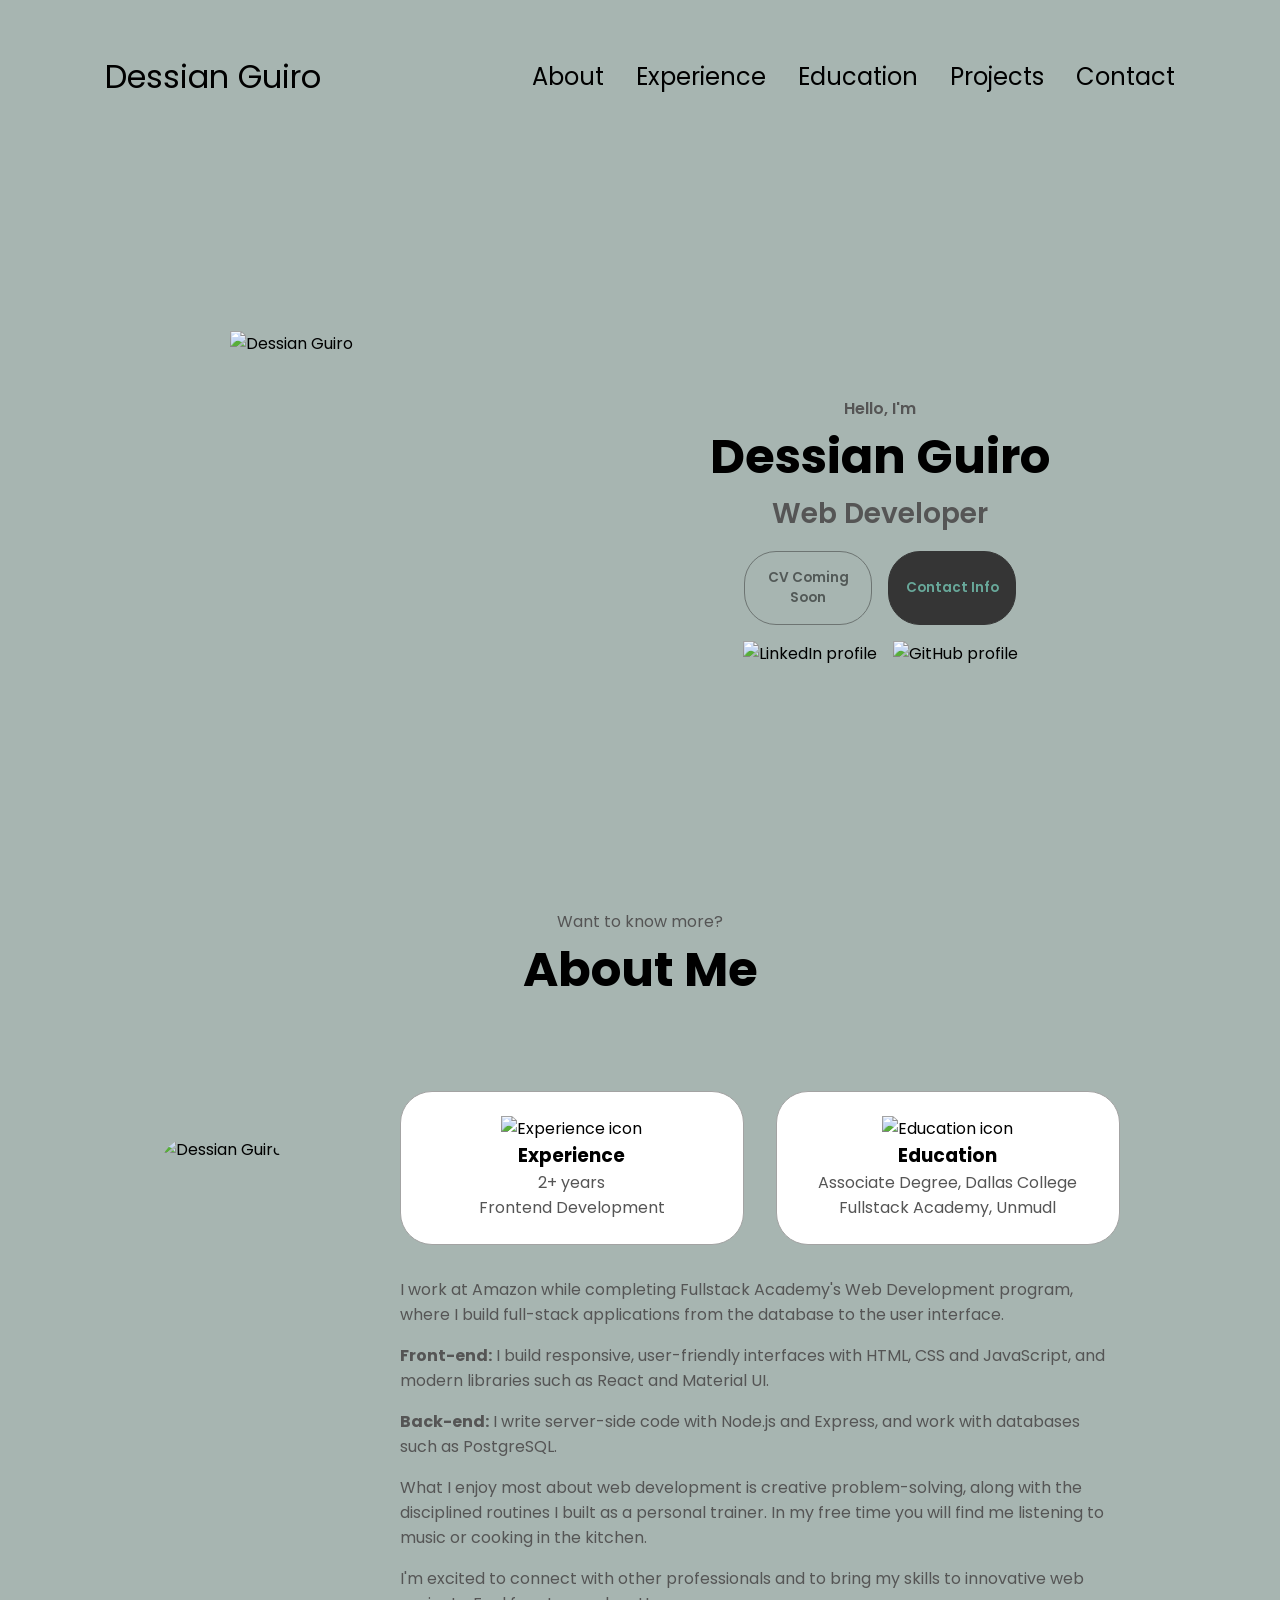
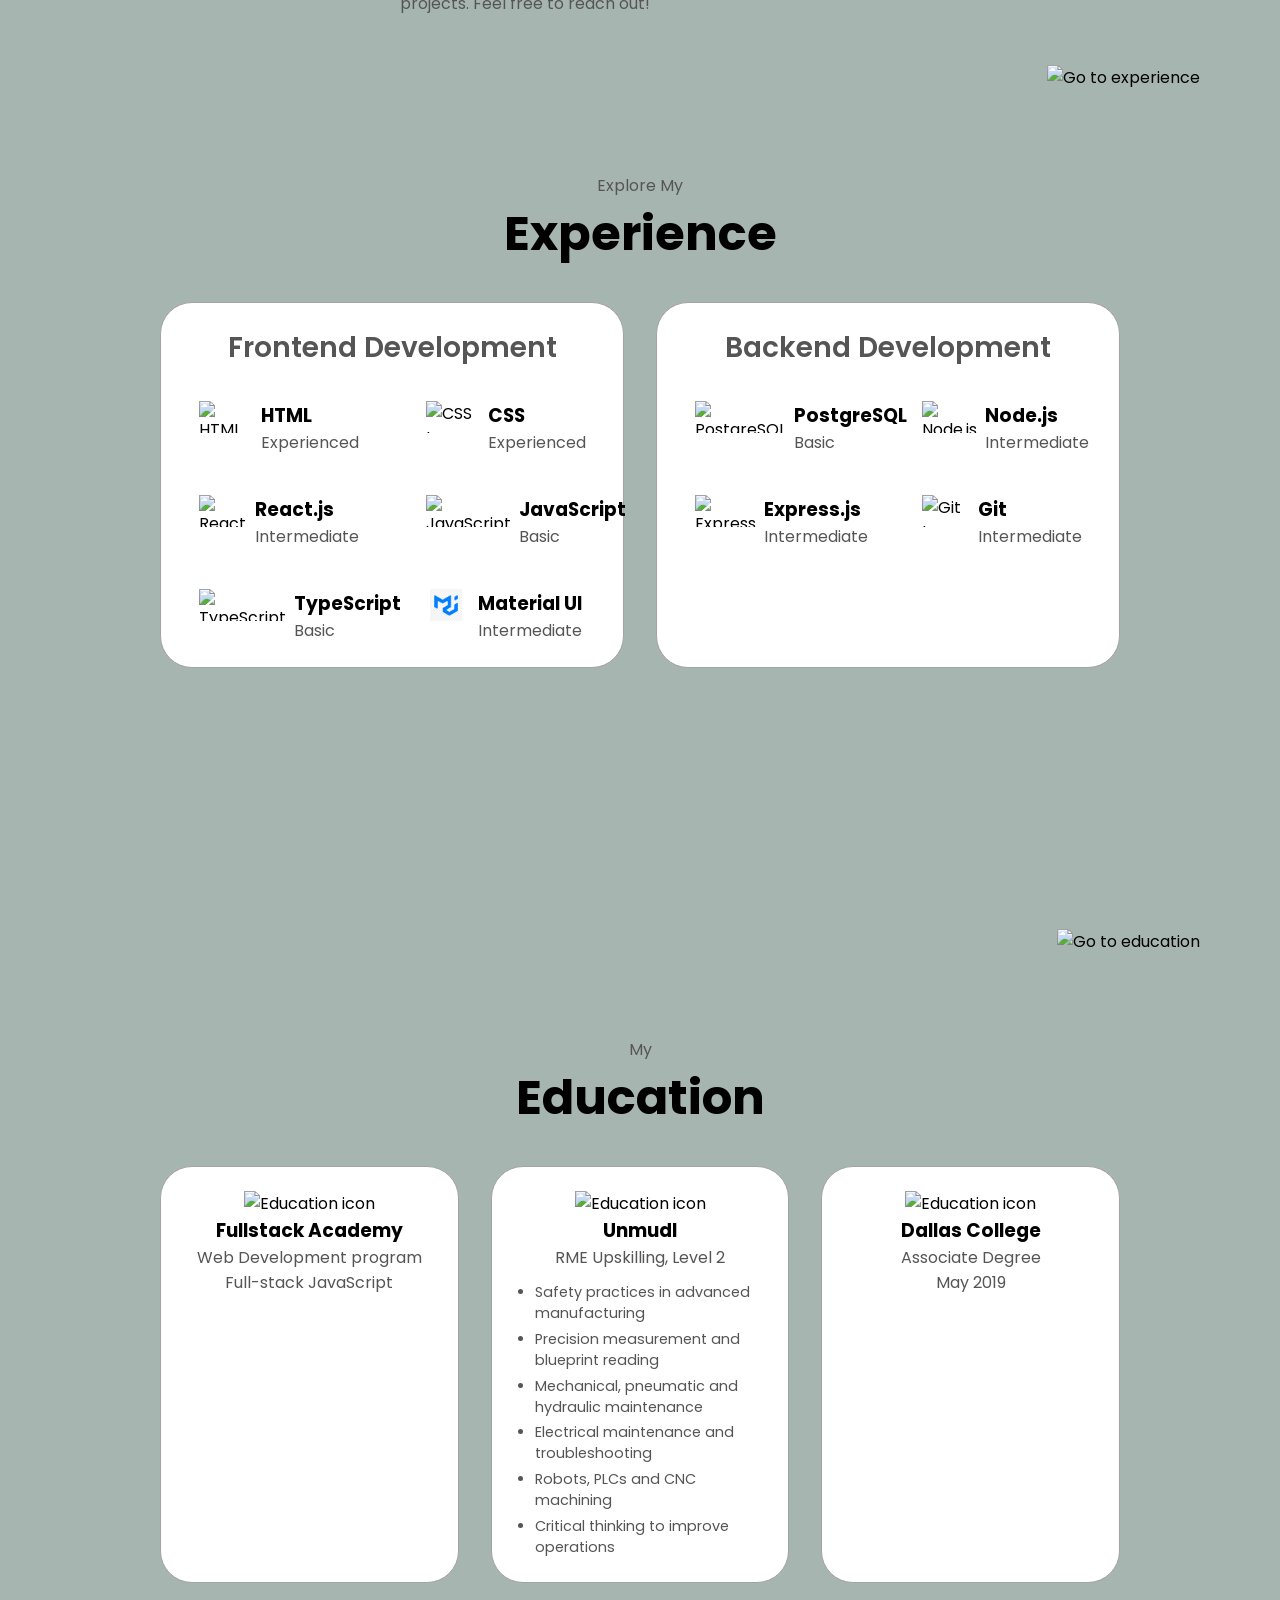
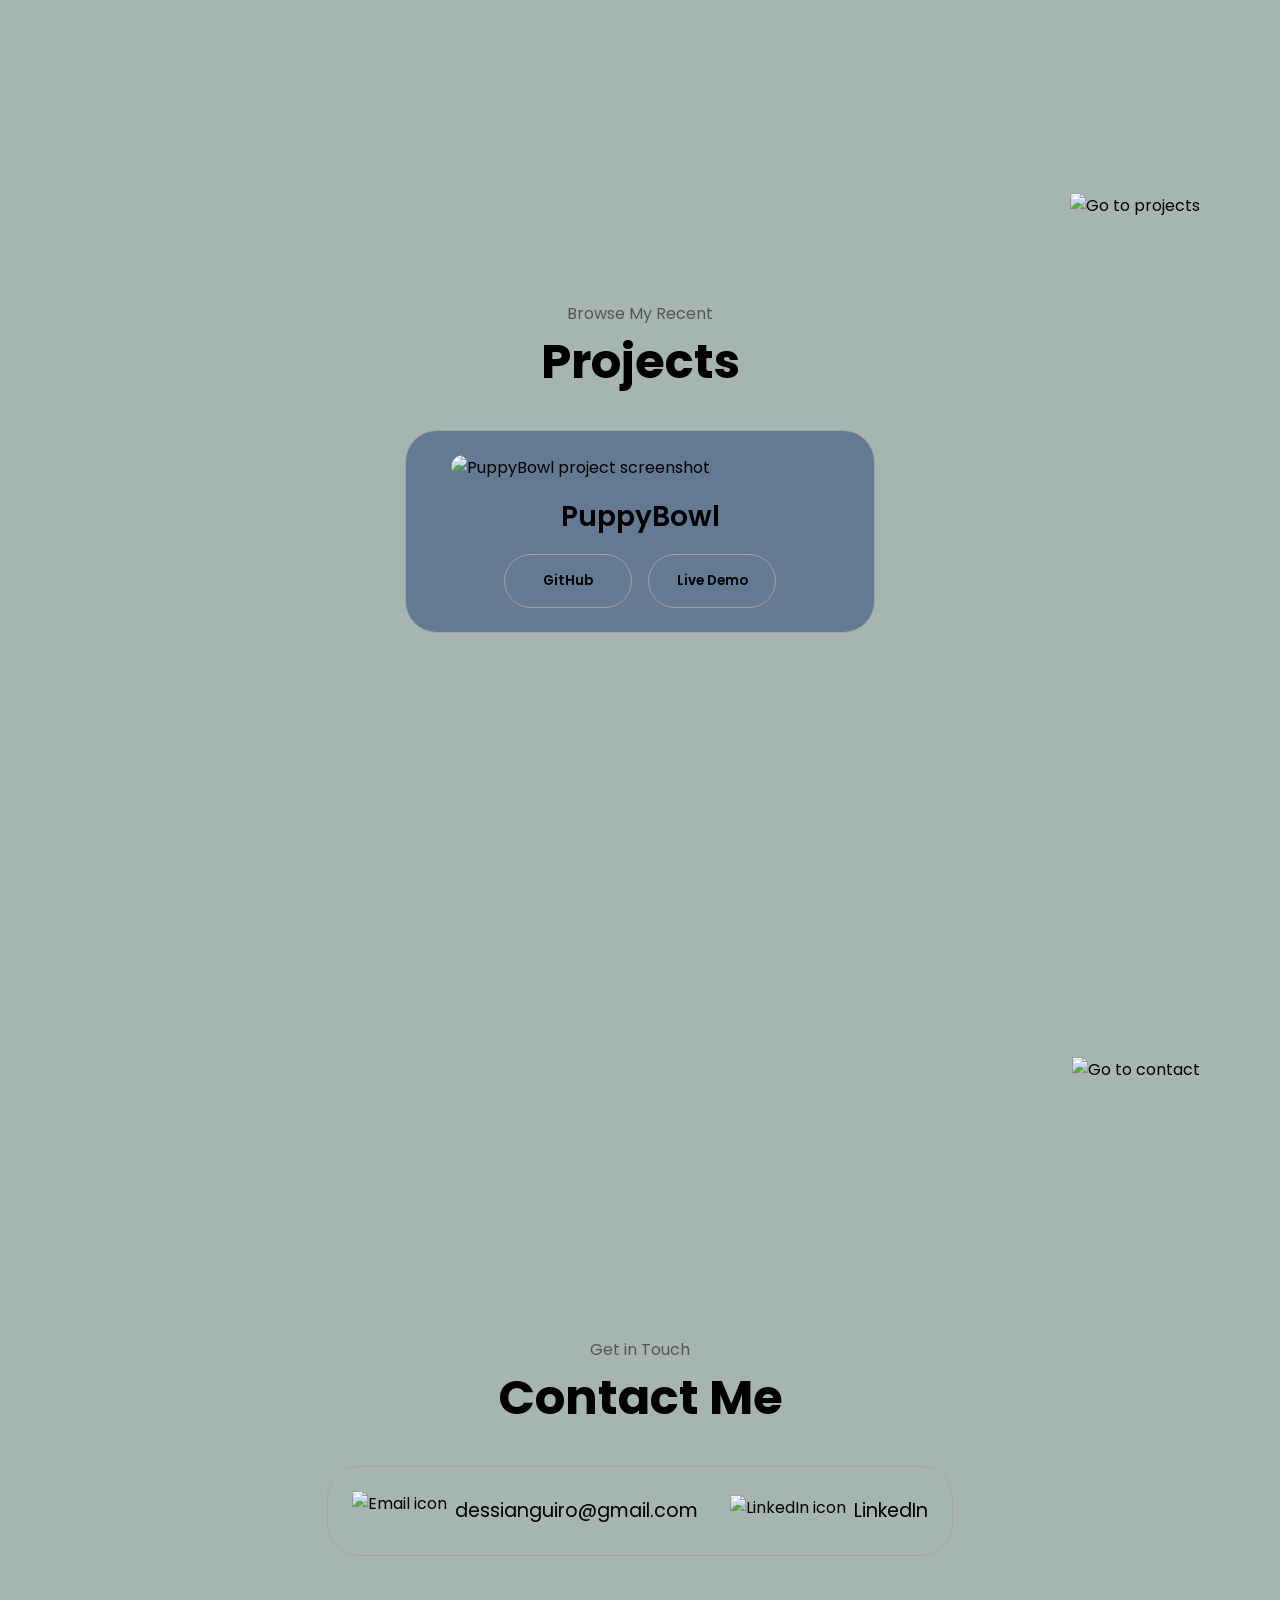
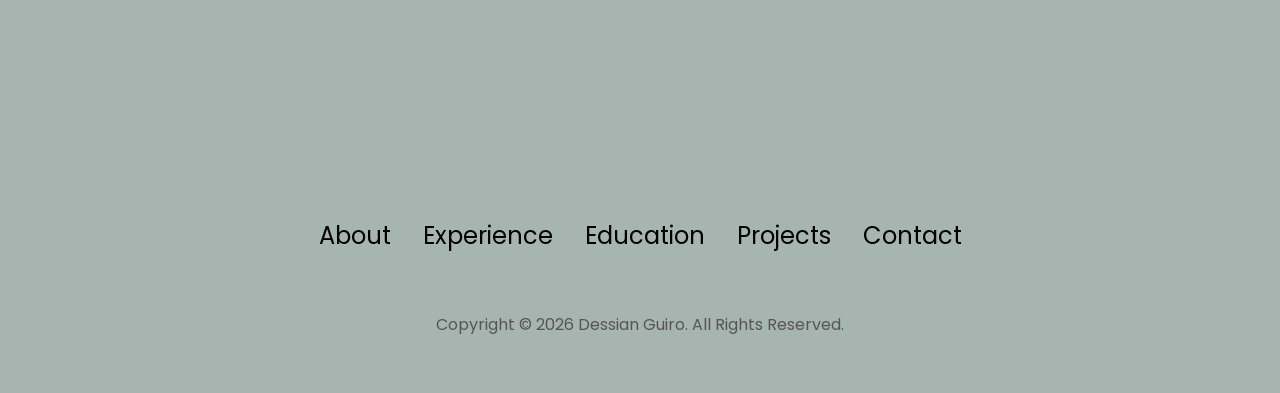
==== index.html @ b9a10650 "Fix broken links, refresh content, add Education section - Point GitHub and LinkedIn links to the re" ====
<!DOCTYPE html>
<html lang="en">
  <head>
    <meta charset="UTF-8" />
    <meta http-equiv="X-UA-Compatible" content="IE=edge" />
    <meta name="viewport" content="width=device-width, initial-scale=1.0" />
    <title>Dessian Guiro | Web Developer</title>
    <meta
      name="description"
      content="Portfolio of Dessian Guiro, full-stack web developer (React, Node.js, Express, PostgreSQL)."
    />
    <meta property="og:title" content="Dessian Guiro | Web Developer" />
    <meta
      property="og:description"
      content="Full-stack web developer. Projects, skills and contact."
    />
    <meta property="og:image" content="./assets/profil.jpeg" />
    <meta property="og:type" content="website" />
    <link rel="icon" href="./assets/profil.jpeg" />
    <link rel="stylesheet" href="index.css" />
    <link rel="stylesheet" href="mediaqueries.css" />
  </head>
  <body>
    <nav id="desktop-nav">
      <div class="logo">Dessian Guiro</div>
      <div>
        <ul class="nav-links">
          <li><a href="#about">About</a></li>
          <li><a href="#experience">Experience</a></li>
          <li><a href="#education">Education</a></li>
          <li><a href="#projects">Projects</a></li>
          <li><a href="#contact">Contact</a></li>
        </ul>
      </div>
    </nav>
    <nav id="hamburger-nav">
      <div class="logo">Dessian Guiro</div>
      <div class="hamburger-menu">
        <div class="hamburger-icon" onclick="toggleMenu()">
          <span></span>
          <span></span>
          <span></span>
        </div>
        <ul class="menu-links">
          <li><a href="#about" onclick="toggleMenu()">About</a></li>
          <li><a href="#experience" onclick="toggleMenu()">Experience</a></li>
          <li><a href="#education" onclick="toggleMenu()">Education</a></li>
          <li><a href="#projects" onclick="toggleMenu()">Projects</a></li>
          <li><a href="#contact" onclick="toggleMenu()">Contact</a></li>
        </ul>
      </div>
    </nav>
    <section id="profile">
      <div class="section__pic-container">
        <img src="./assets/profil.jpeg" alt="Dessian Guiro" />
      </div>
      <div class="section__text">
        <p class="section__text__p1">Hello, I'm</p>
        <h1 class="title">Dessian Guiro</h1>
        <p class="section__text__p2">Web Developer</p>
        <div class="btn-container">
          <span class="btn btn-color-2 btn-disabled" aria-disabled="true">
            CV Coming Soon
          </span>
          <a class="btn btn-color-1" href="#contact">Contact Info</a>
        </div>
        <div id="socials-container">
          <a
            href="https://www.linkedin.com/in/dessianmaximeguiro/"
            target="_blank"
            rel="noopener"
          >
            <img src="./assets/linkedin.png" alt="LinkedIn profile" class="icon" />
          </a>
          <a href="https://github.com/Dessian-G" target="_blank" rel="noopener">
            <img src="./assets/github.png" alt="GitHub profile" class="icon" />
          </a>
        </div>
      </div>
    </section>
    <section id="about">
      <p class="section__text__p1">Want to know more?</p>
      <h1 class="title">About Me</h1>
      <div class="section-container">
        <div class="section__pic-container">
          <img
            src="./assets/profil.jpeg"
            alt="Dessian Guiro"
            class="about-pic"
          />
        </div>
        <div class="about-details-container">
          <div class="about-containers">
            <div class="details-container">
              <img
                src="./assets/experience.png"
                alt="Experience icon"
                class="icon"
              />
              <h3>Experience</h3>
              <p>2+ years <br />Frontend Development</p>
            </div>
            <div class="details-container">
              <img
                src="./assets/education.logo.webp"
                alt="Education icon"
                class="icon"
              />
              <h3>Education</h3>
              <p>Associate Degree, Dallas College <br />Fullstack Academy, Unmudl</p>
            </div>
          </div>
          <div class="text-container">
            <p>
              I work at Amazon while completing Fullstack Academy's Web
              Development program, where I build full-stack applications from
              the database to the user interface.
            </p>
            <p>
              <strong>Front-end:</strong> I build responsive, user-friendly
              interfaces with HTML, CSS and JavaScript, and modern libraries
              such as React and Material UI.
            </p>
            <p>
              <strong>Back-end:</strong> I write server-side code with Node.js
              and Express, and work with databases such as PostgreSQL.
            </p>
            <p>
              What I enjoy most about web development is creative
              problem-solving, along with the disciplined routines I built as a
              personal trainer. In my free time you will find me listening to
              music or cooking in the kitchen.
            </p>
            <p>
              I'm excited to connect with other professionals and to bring my
              skills to innovative web projects. Feel free to reach out!
            </p>
          </div>
        </div>
      </div>
      <a href="#experience" class="arrow-link">
        <img src="./assets/arrow.png" alt="Go to experience" class="icon arrow" />
      </a>
    </section>
    <section id="experience">
      <p class="section__text__p1">Explore My</p>
      <h1 class="title">Experience</h1>
      <div class="experience-details-container">
        <div class="about-containers">
          <div class="details-container">
            <h2 class="experience-sub-title">Frontend Development</h2>
            <div class="article-container">
              <article>
                <img src="./assets/html.jpg" alt="HTML logo" class="icon" />
                <div>
                  <h3>HTML</h3>
                  <p>Experienced</p>
                </div>
              </article>
              <article>
                <img src="./assets/css.png" alt="CSS logo" class="icon" />
                <div>
                  <h3>CSS</h3>
                  <p>Experienced</p>
                </div>
              </article>
              <article>
                <img
                  src="./assets/react-logo-1.png"
                  alt="React logo"
                  class="icon"
                />
                <div>
                  <h3>React.js</h3>
                  <p>Intermediate</p>
                </div>
              </article>
              <article>
                <img
                  src="./assets/JavaScript-logo.png"
                  alt="JavaScript logo"
                  class="icon"
                />
                <div>
                  <h3>JavaScript</h3>
                  <p>Basic</p>
                </div>
              </article>
              <article>
                <img
                  src="./assets/typescript.png"
                  alt="TypeScript logo"
                  class="icon"
                />
                <div>
                  <h3>TypeScript</h3>
                  <p>Basic</p>
                </div>
              </article>
              <article>
                <img
                  src="./assets/material-ui.png"
                  alt="Material UI logo"
                  class="icon"
                />
                <div>
                  <h3>Material UI</h3>
                  <p>Intermediate</p>
                </div>
              </article>
            </div>
          </div>
          <div class="details-container">
            <h2 class="experience-sub-title">Backend Development</h2>
            <div class="article-container">
              <article>
                <img
                  src="./assets/PostgreSQL-Logo.png"
                  alt="PostgreSQL logo"
                  class="icon"
                />
                <div>
                  <h3>PostgreSQL</h3>
                  <p>Basic</p>
                </div>
              </article>
              <article>
                <img src="./assets/nodejs.jpeg" alt="Node.js logo" class="icon" />
                <div>
                  <h3>Node.js</h3>
                  <p>Intermediate</p>
                </div>
              </article>
              <article>
                <img
                  src="./assets/express.png"
                  alt="Express logo"
                  class="icon"
                />
                <div>
                  <h3>Express.js</h3>
                  <p>Intermediate</p>
                </div>
              </article>
              <article>
                <img src="./assets/github.png" alt="Git logo" class="icon" />
                <div>
                  <h3>Git</h3>
                  <p>Intermediate</p>
                </div>
              </article>
            </div>
          </div>
        </div>
      </div>
      <a href="#education" class="arrow-link">
        <img src="./assets/arrow.png" alt="Go to education" class="icon arrow" />
      </a>
    </section>
    <section id="education">
      <p class="section__text__p1">My</p>
      <h1 class="title">Education</h1>
      <div class="experience-details-container">
        <div class="about-containers">
          <div class="details-container">
            <img
              src="./assets/education.logo.webp"
              alt="Education icon"
              class="icon"
            />
            <h3>Fullstack Academy</h3>
            <p>Web Development program <br />Full-stack JavaScript</p>
          </div>
          <div class="details-container">
            <img
              src="./assets/education.logo.webp"
              alt="Education icon"
              class="icon"
            />
            <h3>Unmudl</h3>
            <p>RME Upskilling, Level 2</p>
            <ul class="skills-list">
              <li>Safety practices in advanced manufacturing</li>
              <li>Precision measurement and blueprint reading</li>
              <li>Mechanical, pneumatic and hydraulic maintenance</li>
              <li>Electrical maintenance and troubleshooting</li>
              <li>Robots, PLCs and CNC machining</li>
              <li>Critical thinking to improve operations</li>
            </ul>
          </div>
          <div class="details-container">
            <img
              src="./assets/education.logo.webp"
              alt="Education icon"
              class="icon"
            />
            <h3>Dallas College</h3>
            <p>Associate Degree <br />May 2019</p>
          </div>
        </div>
      </div>
      <a href="#projects" class="arrow-link">
        <img src="./assets/arrow.png" alt="Go to projects" class="icon arrow" />
      </a>
    </section>
    <section id="projects">
      <p class="section__text__p1">Browse My Recent</p>
      <h1 class="title">Projects</h1>
      <div class="experience-details-container">
        <div class="about-containers">
          <div class="details-container color-container">
            <div class="article-container">
              <img
                src="./assets/puppy.jpeg"
                alt="PuppyBowl project screenshot"
                class="project-img"
              />
            </div>
            <h2 class="experience-sub-title project-title">PuppyBowl</h2>
            <div class="btn-container">
              <a
                class="btn btn-color-2 project-btn"
                href="https://github.com/Dessian-G/PuppyBowl/tree/main/PuppyBowl"
                target="_blank"
                rel="noopener"
                >GitHub</a
              >
              <a
                class="btn btn-color-2 project-btn"
                href="https://664d8d5193cb4b9f234d6cf1--inspiring-croquembouche-5006ca.netlify.app/"
                target="_blank"
                rel="noopener"
                >Live Demo</a
              >
            </div>
          </div>
        </div>
      </div>
      <a href="#contact" class="arrow-link">
        <img src="./assets/arrow.png" alt="Go to contact" class="icon arrow" />
      </a>
    </section>
    <section id="contact">
      <p class="section__text__p1">Get in Touch</p>
      <h1 class="title">Contact Me</h1>
      <div class="contact-info-upper-container">
        <div class="contact-info-container">
          <img
            src="./assets/email.png"
            alt="Email icon"
            class="icon contact-icon email-icon"
          />
          <p><a href="mailto:dessianguiro@gmail.com">dessianguiro@gmail.com</a></p>
        </div>
        <div class="contact-info-container">
          <img
            src="./assets/linkedin.png"
            alt="LinkedIn icon"
            class="icon contact-icon"
          />
          <p>
            <a
              href="https://www.linkedin.com/in/dessianmaximeguiro/"
              target="_blank"
              rel="noopener"
              >LinkedIn</a
            >
          </p>
        </div>
      </div>
    </section>
    <footer>
      <nav>
        <div class="nav-links-container">
          <ul class="nav-links">
            <li><a href="#about">About</a></li>
            <li><a href="#experience">Experience</a></li>
            <li><a href="#education">Education</a></li>
            <li><a href="#projects">Projects</a></li>
            <li><a href="#contact">Contact</a></li>
          </ul>
        </div>
      </nav>
      <p>
        Copyright &#169; <span id="year">2024</span> Dessian Guiro. All Rights
        Reserved.
      </p>
    </footer>
    <script src="script.js"></script>
  </body>
</html>
---- index.css ----
/* GENERAL */

@import url("https://fonts.googleapis.com/css2?family=Poppins:wght@300;400;500;600&display=swap");

* {
  margin: 0;
  padding: 0;
}

body {
  font-family: "Poppins", sans-serif;
  background-color: rgb(167, 181, 177);
}

html {
  scroll-behavior: smooth;
}

p {
  color: rgb(85, 85, 85);
}

/* TRANSITION */

a,
.btn {
  transition: all 300ms ease;
}

/* DESKTOP NAV */

nav,
.nav-links {
  display: flex;
}

nav {
  justify-content: space-around;
  align-items: center;
  height: 17vh;
}

.nav-links {
  gap: 2rem;
  list-style: none;
  font-size: 1.5rem;
}

a {
  color: black;
  text-decoration: none;
  text-decoration-color: white;
}

a:hover {
  color: grey;
  text-decoration: underline;
  text-underline-offset: 1rem;
  text-decoration-color: rgb(181, 181, 181);
}

.logo {
  font-size: 2rem;
}

.logo:hover {
  cursor: default;
}

/* HAMBURGER MENU */

#hamburger-nav {
  display: none;
}

.hamburger-menu {
  position: relative;
  display: inline-block;
}

.hamburger-icon {
  display: flex;
  flex-direction: column;
  justify-content: space-between;
  height: 24px;
  width: 30px;
  cursor: pointer;
}

.hamburger-icon span {
  width: 100%;
  height: 2px;
  background-color: black;
  transition: all 0.3s ease-in-out;
}

.menu-links {
  position: absolute;
  top: 100%;
  right: 0;
  background-color: white;
  width: fit-content;
  max-height: 0;
  overflow: hidden;
  transition: all 0.3s ease-in-out;
}

.menu-links a {
  display: block;
  padding: 10px;
  text-align: center;
  font-size: 1.5rem;
  color: black;
  text-decoration: none;
  transition: all 0.3s ease-in-out;
}

.menu-links li {
  list-style: none;
}

.menu-links.open {
  max-height: 300px;
}

.hamburger-icon.open span:first-child {
  transform: rotate(45deg) translate(10px, 5px);
}

.hamburger-icon.open span:nth-child(2) {
  opacity: 0;
}

.hamburger-icon.open span:last-child {
  transform: rotate(-45deg) translate(10px, -5px);
}

.hamburger-icon span:first-child {
  transform: none;
}

.hamburger-icon span:first-child {
  opacity: 1;
}

.hamburger-icon span:first-child {
  transform: none;
}

/* SECTIONS */

section {
  padding-top: 4vh;
  height: 96vh;
  margin: 0 10rem;
  box-sizing: border-box;
  min-height: fit-content;
}

.section-container {
  display: flex;
}

/* PROFILE SECTION */

#profile {
  display: flex;
  justify-content: center;
  gap: 5rem;
  height: 80vh;
}

.section__pic-container {
  display: flex;
  height: 400px;
  width: 400px;
  margin: auto 0;
}

.section__text {
  align-self: center;
  text-align: center;
}

.section__text p {
  font-weight: 600;
}

.section__text__p1 {
  text-align: center;
}

.section__text__p2 {
  font-size: 1.75rem;
  margin-bottom: 1rem;
}

.title {
  font-size: 3rem;
  text-align: center;
}

#socials-container {
  display: flex;
  justify-content: center;
  margin-top: 1rem;
  gap: 1rem;
}

/* ICONS */

.icon {
  cursor: pointer;
  height: 2rem;
}

/* BUTTONS */

.btn-container {
  display: flex;
  justify-content: center;
  gap: 1rem;
}

.btn {
  font-weight: 600;
  transition: all 300ms ease;
  padding: 1rem;
  width: 8rem;
  border-radius: 2rem;
}

.btn-color-1,
.btn-color-2 {
  border: rgb(53, 53, 53) 0.1rem solid;
}

.btn-color-1:hover,
.btn-color-2:hover {
  cursor: pointer;
}

.btn-color-1,
.btn-color-2:hover {
  background: rgb(53, 53, 53);
  color: rgb(104, 168, 154);
}

.btn-color-1:hover {
  background: rgb(0, 0, 0);
}

.btn-color-2 {
  background: none;
}

.btn-color-2:hover {
  border: rgb(255, 255, 255) 0.1rem solid;
}

.btn-container {
  gap: 1rem;
}

/* ABOUT SECTION */

#about {
  position: relative;
}

.about-containers {
  gap: 2rem;
  margin-bottom: 2rem;
  margin-top: 2rem;
}

.about-details-container {
  justify-content: center;
  flex-direction: column;
}

.about-containers,
.about-details-container {
  display: flex;
}

.about-pic {
  border-radius: 2rem;
}

.arrow {
  position: absolute;
  right: -5rem;
  bottom: 2.5rem;
}

.details-container {
  padding: 1.5rem;
  flex: 1;
  background: white;
  border-radius: 2rem;
  border: rgb(53, 53, 53) 0.1rem solid;
  border-color: rgb(163, 163, 163);
  text-align: center;
}

.section-container {
  gap: 4rem;
  height: 80%;
}

.section__pic-container {
  height: 400px;
  width: 400px;
  margin: auto 0;
}

/* EXPERIENCE SECTION */

#experience {
  position: relative;
}

.experience-sub-title {
  color: rgb(85, 85, 85);
  font-weight: 600;
  font-size: 1.75rem;
  margin-bottom: 2rem;
}

.experience-details-container {
  display: flex;
  justify-content: center;
  flex-direction: column;
}

.article-container {
  display: flex;
  text-align: initial;
  flex-wrap: wrap;
  flex-direction: row;
  gap: 2.5rem;
  justify-content: space-around;
}

article {
  display: flex;
  width: 10rem;
  justify-content: space-around;
  gap: 0.5rem;
}

article .icon {
  cursor: default;
}

/* PROJECTS SECTION */

#projects {
  position: relative;
}

.color-container {
  border-color: rgb(163, 163, 163);
  background: rgb(99, 122, 146);
}

.project-img {
  border-radius: 2rem;
  width: 90%;
  height: 90%;
}

.project-title {
  margin: 1rem;
  color: black;
}

.project-btn {
  color: black;
  border-color: rgb(163, 163, 163);
}

/* CONTACT */

#contact {
  display: flex;
  justify-content: center;
  flex-direction: column;
  height: 70vh;
}

.contact-info-upper-container {
  display: flex;
  justify-content: center;
  border-radius: 2rem;
  border: rgb(53, 53, 53) 0.1rem solid;
  border-color: rgb(163, 163, 163);
  background: (250, 250, 250);
  margin: 2rem auto;
  padding: 0.5rem;
}

.contact-info-container {
  display: flex;
  align-items: center;
  justify-content: center;
  gap: 0.5rem;
  margin: 1rem;
}

.contact-info-container p {
  font-size: larger;
}

.contact-icon {
  cursor: default;
}

.email-icon {
  height: 2.5rem;
}

/* FOOTER SECTION */

footer {
  height: 26vh;
  margin: 0 1rem;
}

footer p {
  text-align: center;
}
/* LINK BUTTONS */

a.btn {
  display: inline-flex;
  align-items: center;
  justify-content: center;
  box-sizing: border-box;
  text-align: center;
  text-decoration: none;
  font-family: inherit;
  font-size: 0.85rem;
  color: black;
}

a.btn-color-1 {
  color: rgb(104, 168, 154);
}

.btn-disabled {
  display: inline-flex;
  align-items: center;
  justify-content: center;
  box-sizing: border-box;
  text-align: center;
  font-size: 0.85rem;
  opacity: 0.5;
  cursor: default;
}

.btn-disabled:hover {
  background: none;
  color: inherit;
  border: rgb(53, 53, 53) 0.1rem solid;
}

.menu-links {
  margin: 0;
  padding: 0;
}

.text-container p + p {
  margin-top: 1rem;
}

#education .details-container {
  text-align: center;
}

#education {
  position: relative;
}

#projects .about-containers {
  justify-content: center;
}

#projects .color-container {
  flex: 0 1 420px;
}

.skills-list {
  margin: 0.75rem 0 0;
  padding-left: 1.2rem;
  text-align: left;
  font-size: 0.9rem;
  color: rgb(85, 85, 85);
}

.skills-list li + li {
  margin-top: 0.3rem;
}
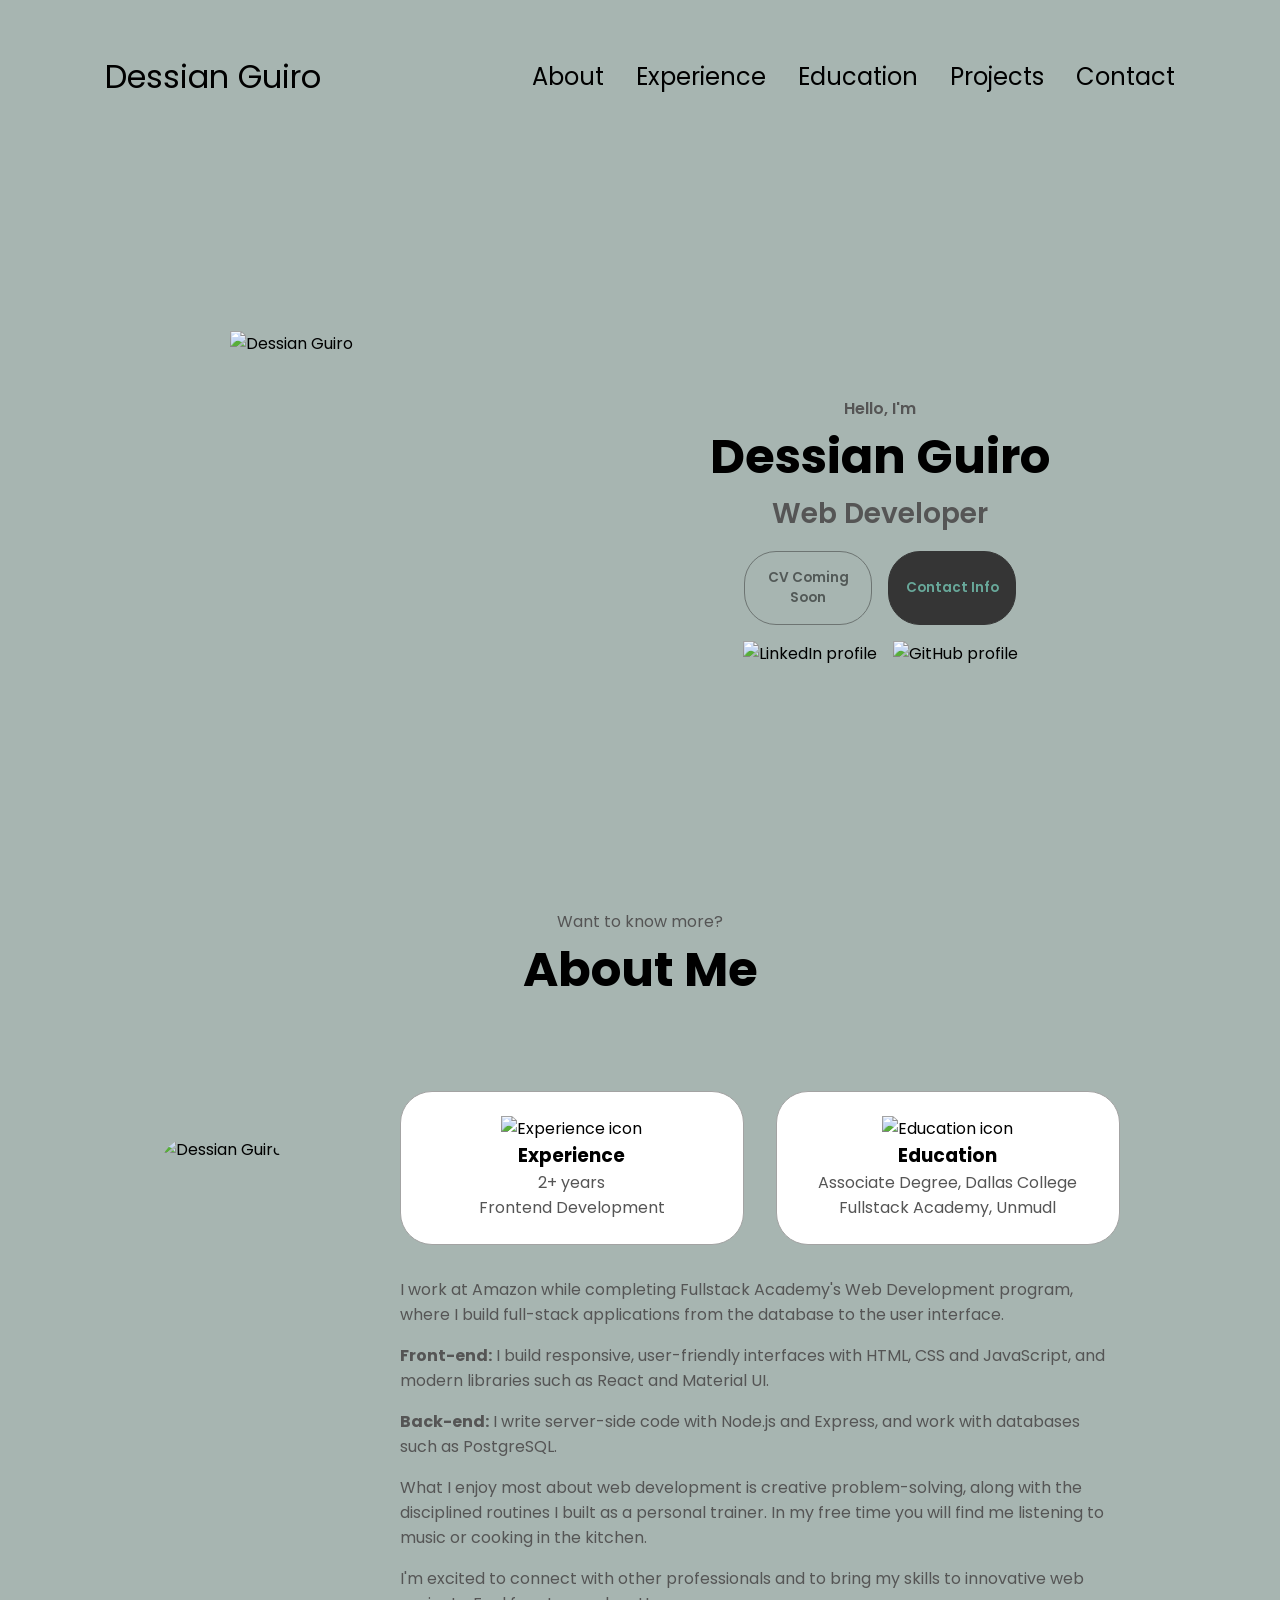
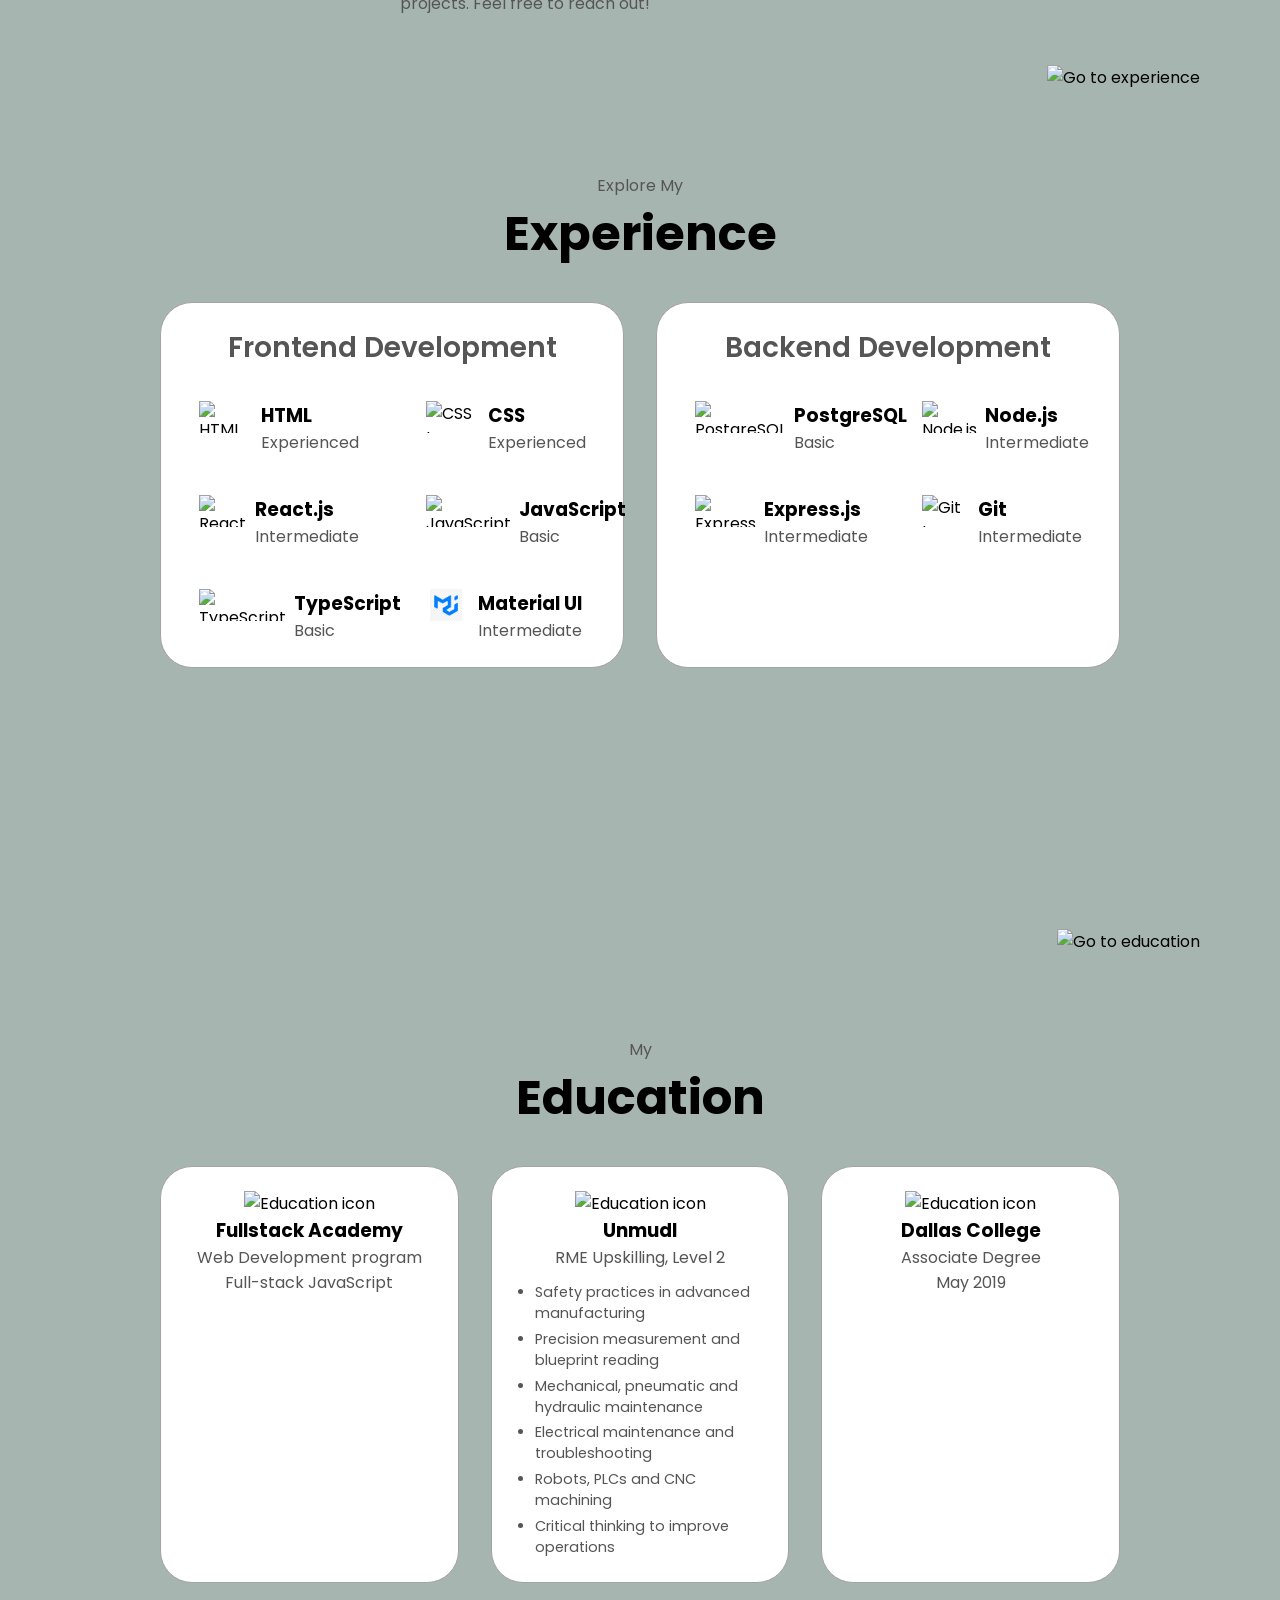
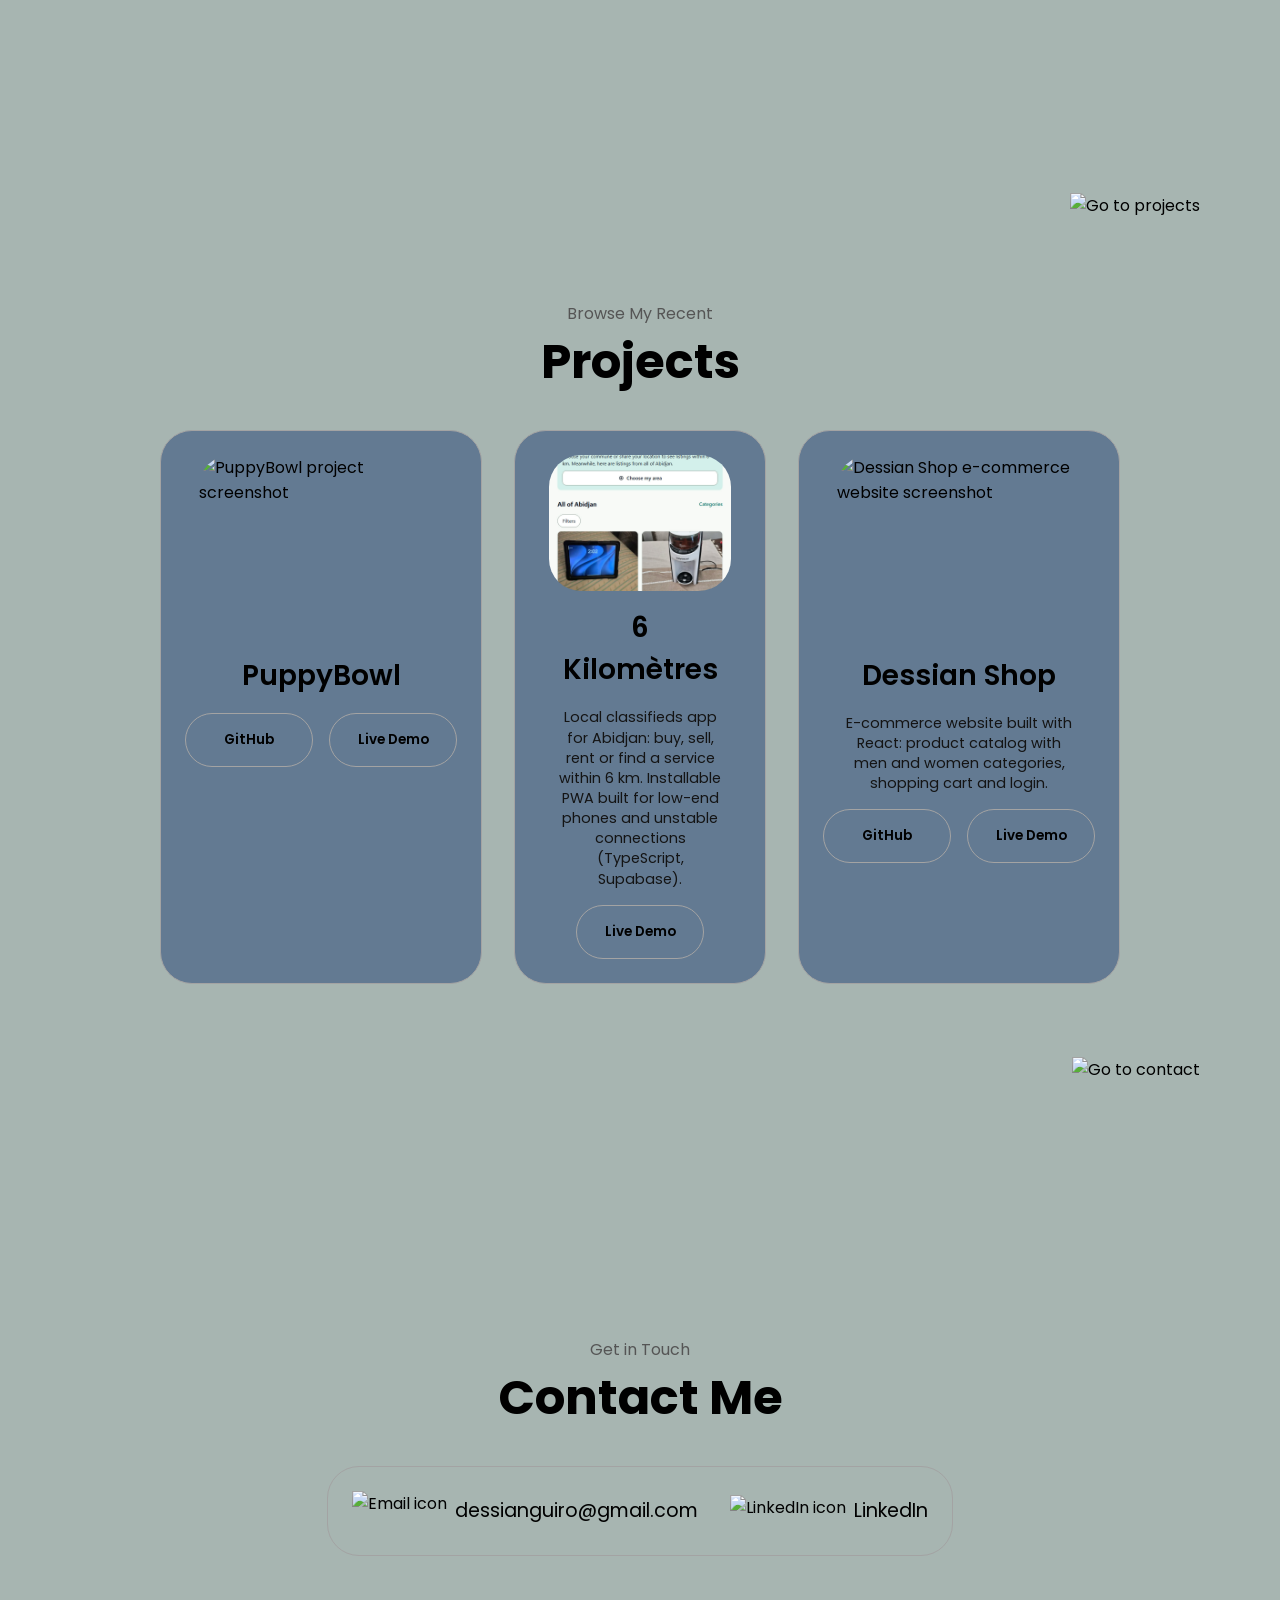
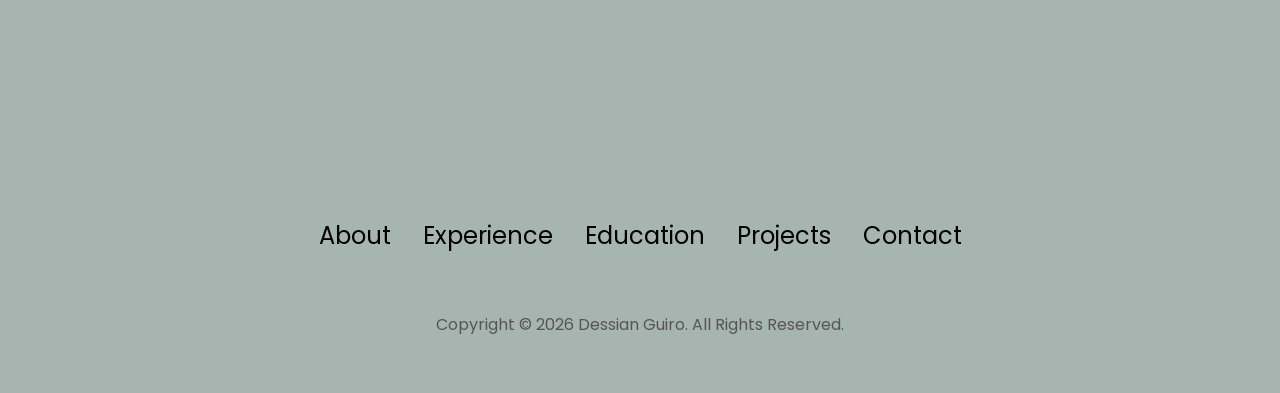
==== commit 80b35e97: "Add 6 Kilometres and Dessian Shop projects - New project cards with short descriptions and live demo" ====
--- a/index.html
+++ b/index.html
@@ -334,6 +334,62 @@
               >
             </div>
           </div>
+
+          <div class="details-container color-container">
+            <div class="article-container">
+              <img
+                src="./assets/6kilometres.jpg"
+                alt="6 Kilometres app screenshot"
+                class="project-img"
+              />
+            </div>
+            <h2 class="experience-sub-title project-title">6 Kilomètres</h2>
+            <p class="project-desc">
+              Local classifieds app for Abidjan: buy, sell, rent or find a
+              service within 6 km. Installable PWA built for low-end phones and
+              unstable connections (TypeScript, Supabase).
+            </p>
+            <div class="btn-container">
+              <a
+                class="btn btn-color-2 project-btn"
+                href="https://6kilometres.vercel.app"
+                target="_blank"
+                rel="noopener"
+                >Live Demo</a
+              >
+            </div>
+          </div>
+
+          <div class="details-container color-container">
+            <div class="article-container">
+              <img
+                src="./assets/ecom.webp"
+                alt="Dessian Shop e-commerce website screenshot"
+                class="project-img"
+              />
+            </div>
+            <h2 class="experience-sub-title project-title">Dessian Shop</h2>
+            <p class="project-desc">
+              E-commerce website built with React: product catalog with men and
+              women categories, shopping cart and login.
+            </p>
+            <div class="btn-container">
+              <a
+                class="btn btn-color-2 project-btn"
+                href="https://github.com/Dessian-G/ecommerce-app"
+                target="_blank"
+                rel="noopener"
+                >GitHub</a
+              >
+              <a
+                class="btn btn-color-2 project-btn"
+                href="https://moonlit-beignet-3d30fb.netlify.app/"
+                target="_blank"
+                rel="noopener"
+                >Live Demo</a
+              >
+            </div>
+          </div>
         </div>
       </div>
       <a href="#contact" class="arrow-link">
--- a/index.css
+++ b/index.css
@@ -502,3 +502,16 @@
 .skills-list li + li {
   margin-top: 0.3rem;
 }
+
+#projects .project-img {
+  aspect-ratio: 4 / 3;
+  object-fit: cover;
+  height: auto;
+}
+
+.project-desc {
+  margin: 0 1rem 1rem;
+  font-size: 0.9rem;
+  line-height: 1.4;
+  color: rgb(20, 20, 20);
+}
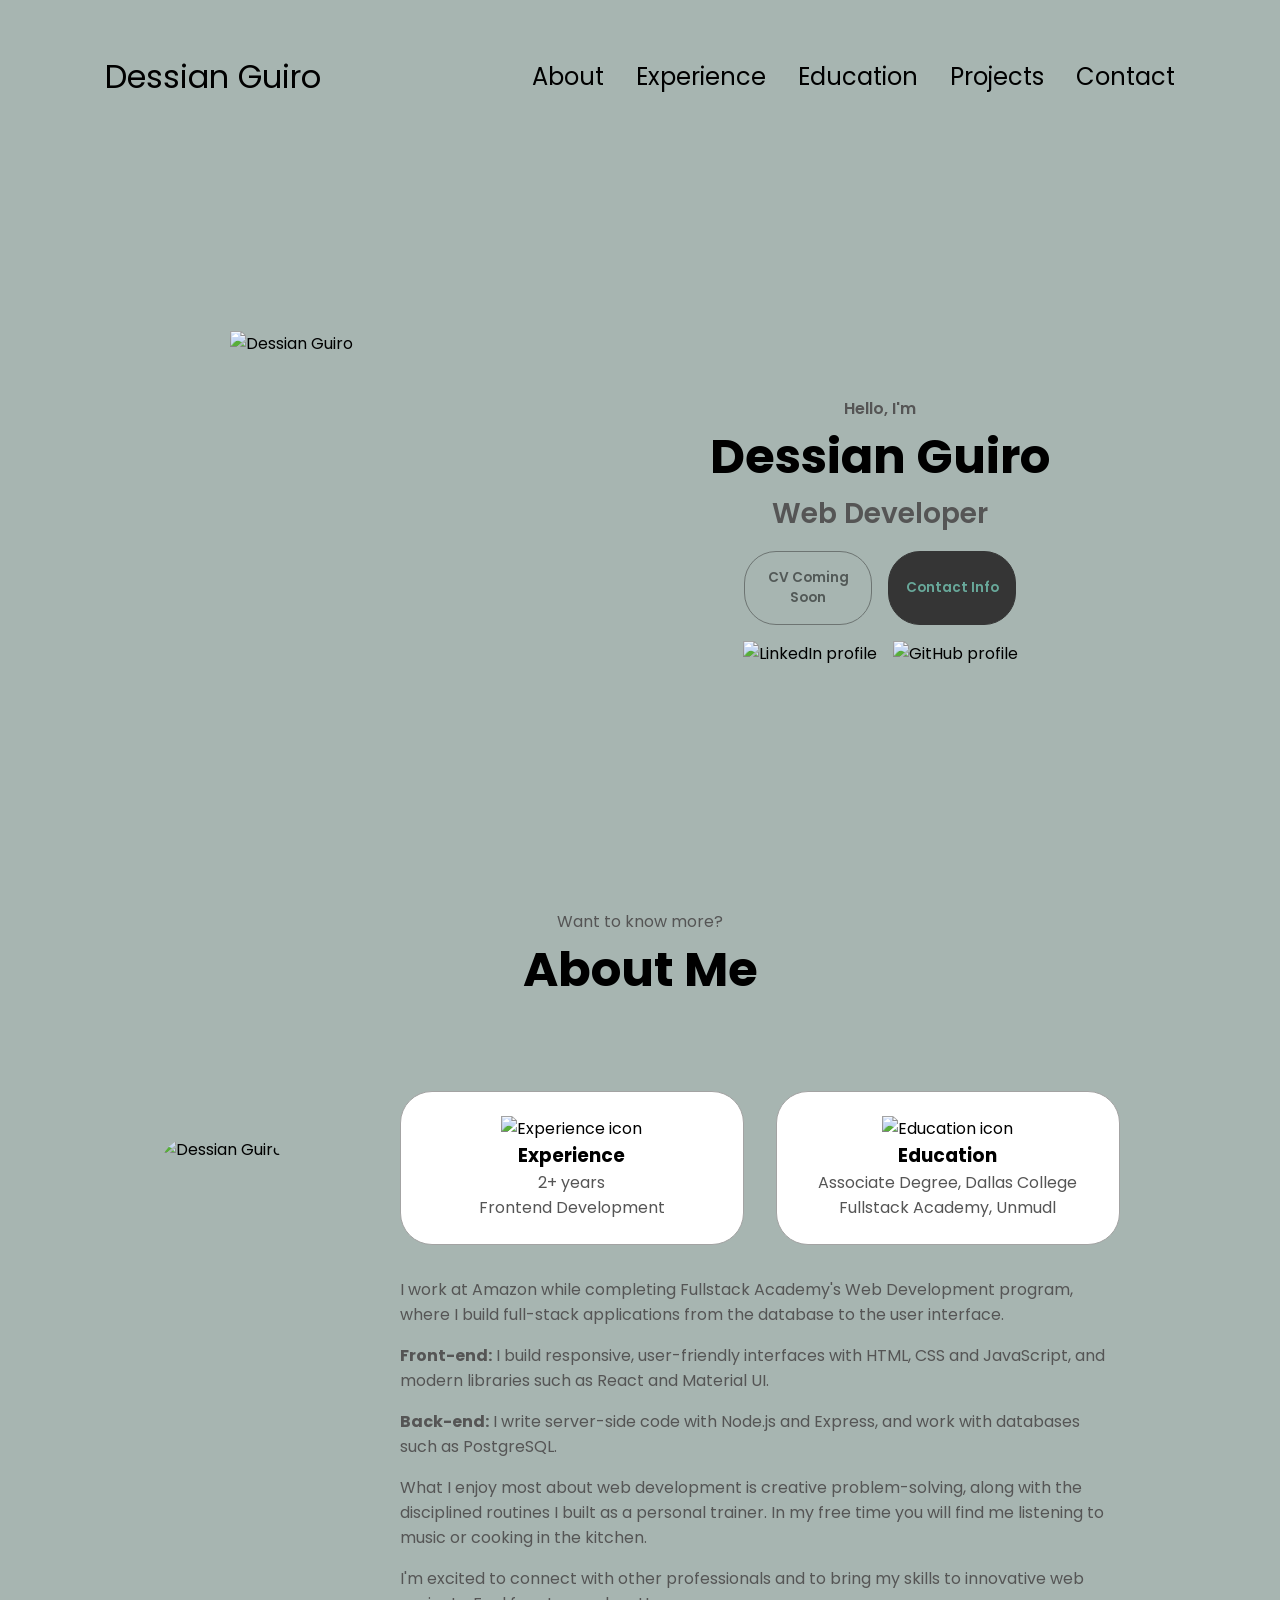
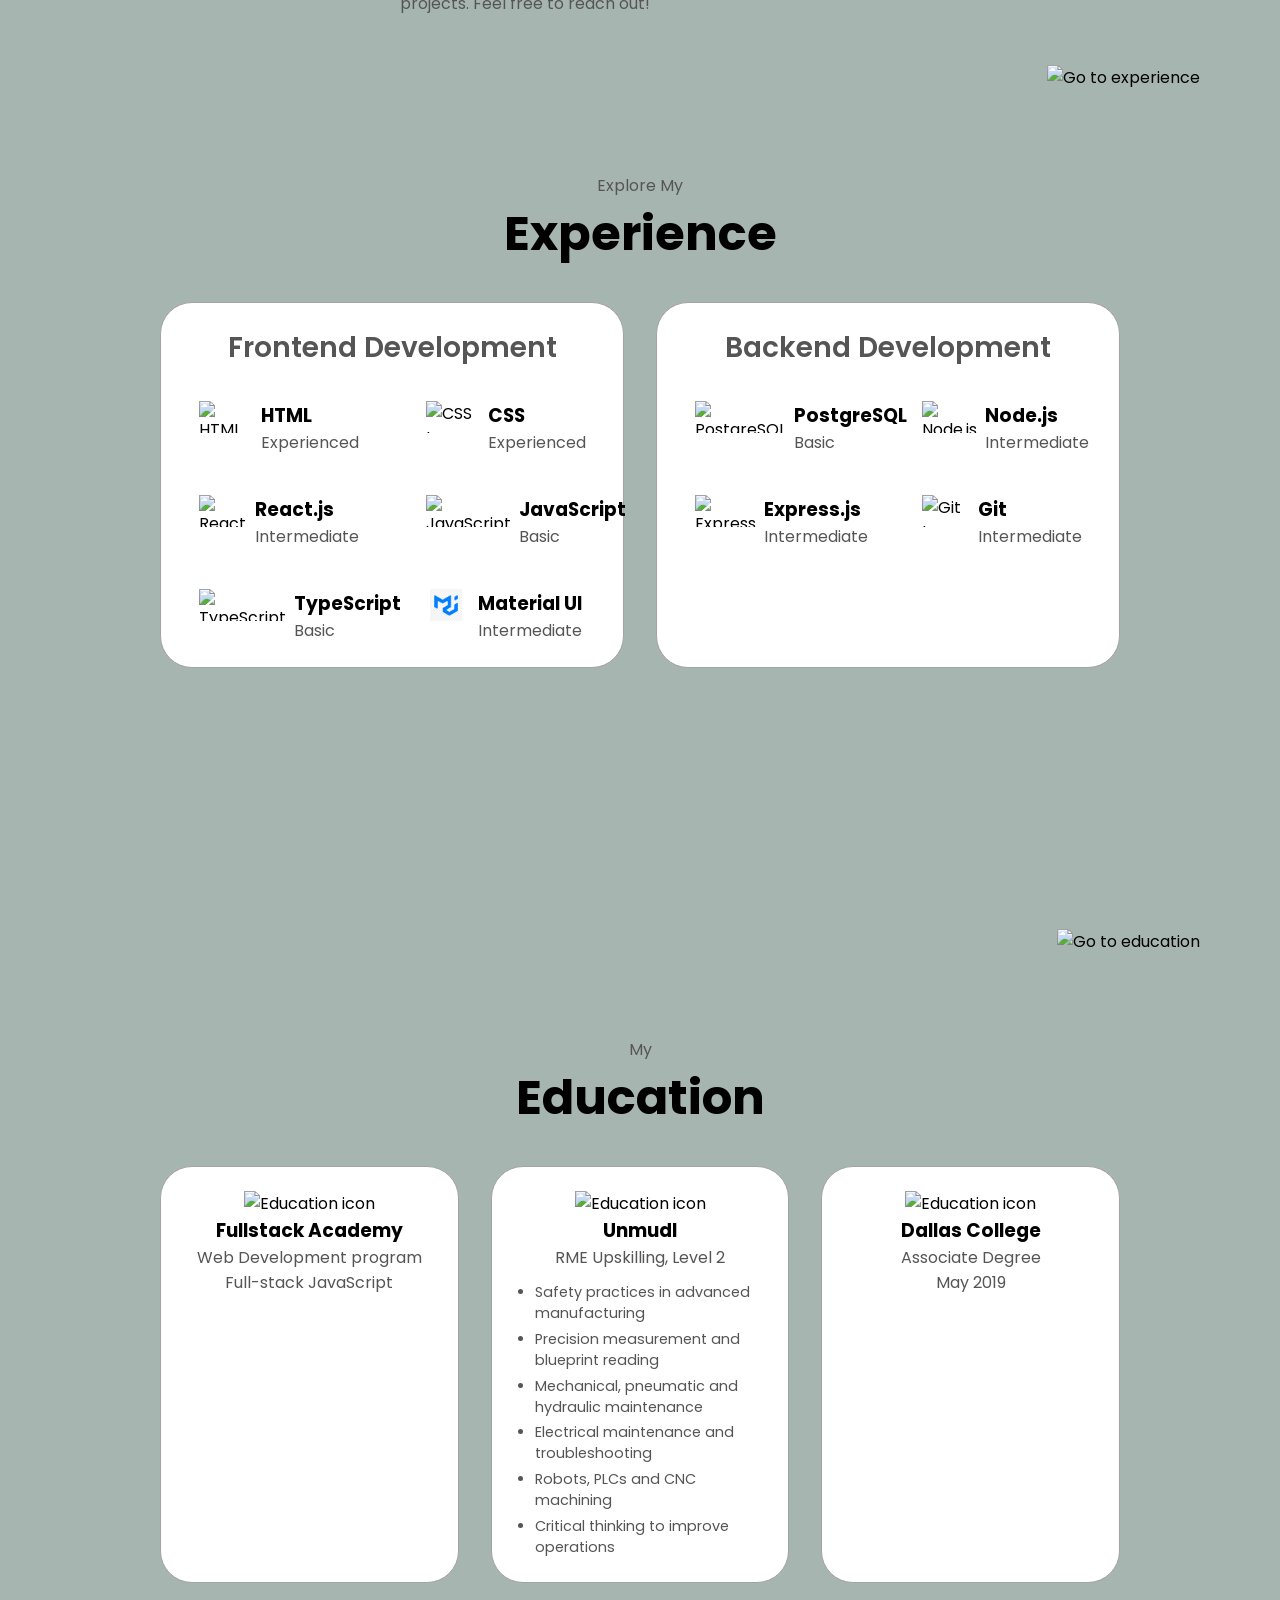
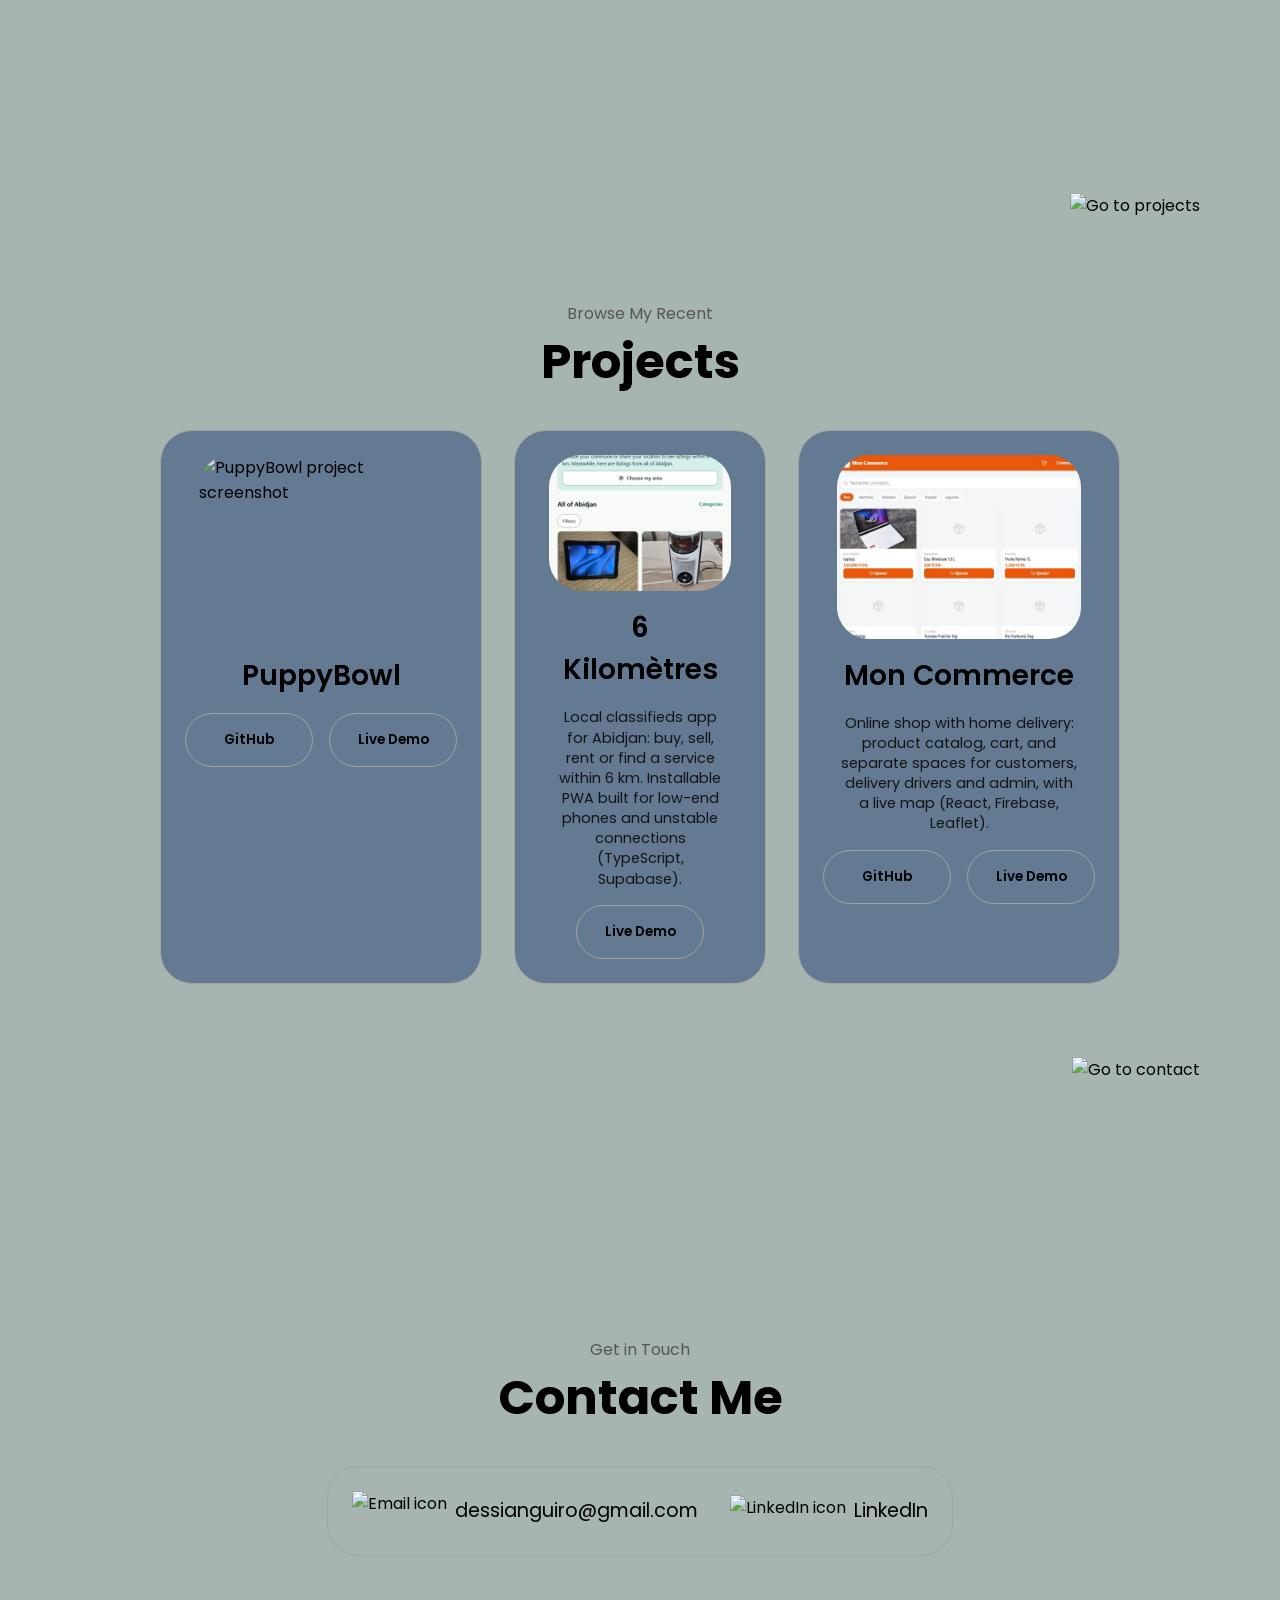
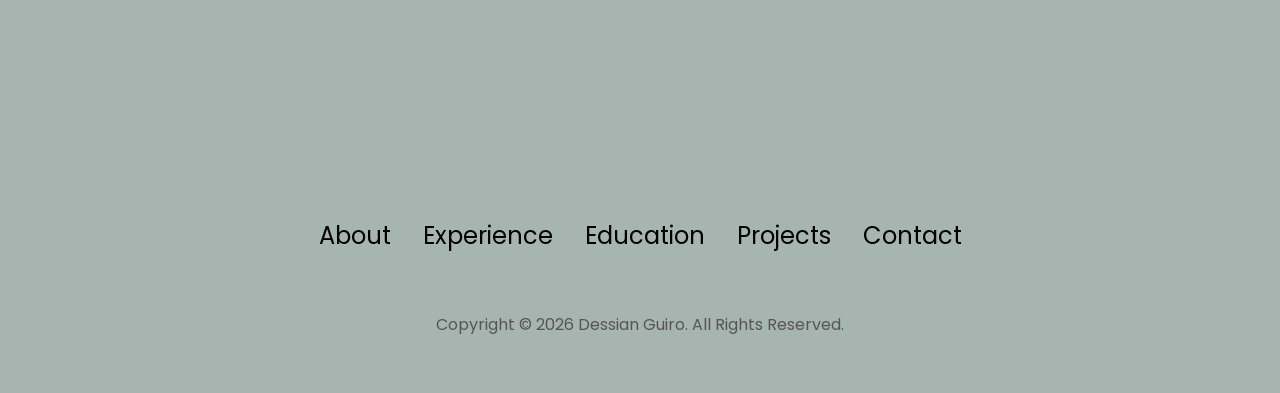
==== commit 1af7bd86: "Replace Dessian Shop with the Mon Commerce delivery app Co-Authored-By: Claude Opus 5.5 <noreply@ant" ====
--- a/index.html
+++ b/index.html
@@ -363,27 +363,28 @@
           <div class="details-container color-container">
             <div class="article-container">
               <img
-                src="./assets/ecom.webp"
-                alt="Dessian Shop e-commerce website screenshot"
+                src="./assets/mon-commerce.jpg"
+                alt="Mon Commerce delivery app screenshot"
                 class="project-img"
               />
             </div>
-            <h2 class="experience-sub-title project-title">Dessian Shop</h2>
+            <h2 class="experience-sub-title project-title">Mon Commerce</h2>
             <p class="project-desc">
-              E-commerce website built with React: product catalog with men and
-              women categories, shopping cart and login.
+              Online shop with home delivery: product catalog, cart, and
+              separate spaces for customers, delivery drivers and admin, with a
+              live map (React, Firebase, Leaflet).
             </p>
             <div class="btn-container">
               <a
                 class="btn btn-color-2 project-btn"
-                href="https://github.com/Dessian-G/ecommerce-app"
+                href="https://github.com/Dessian-G/livraison-app"
                 target="_blank"
                 rel="noopener"
                 >GitHub</a
               >
               <a
                 class="btn btn-color-2 project-btn"
-                href="https://moonlit-beignet-3d30fb.netlify.app/"
+                href="https://livraison-app-two.vercel.app"
                 target="_blank"
                 rel="noopener"
                 >Live Demo</a
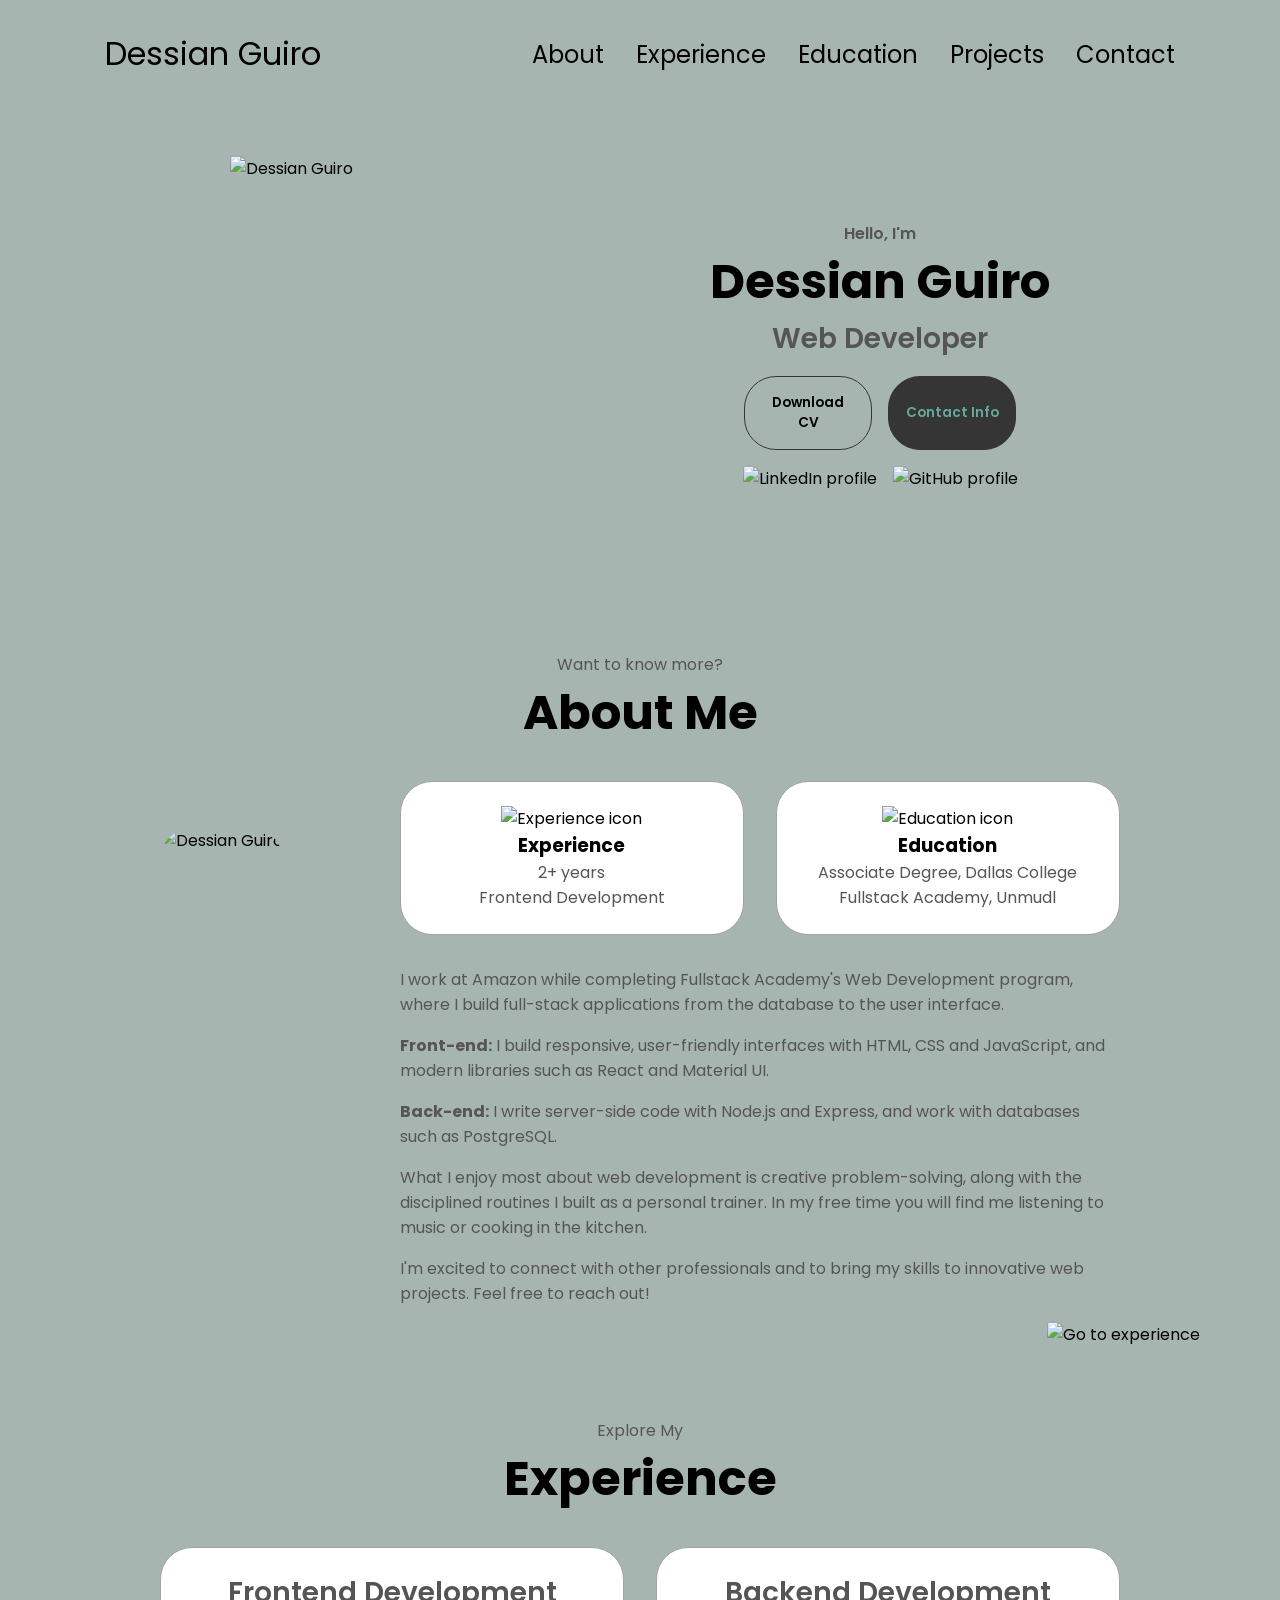
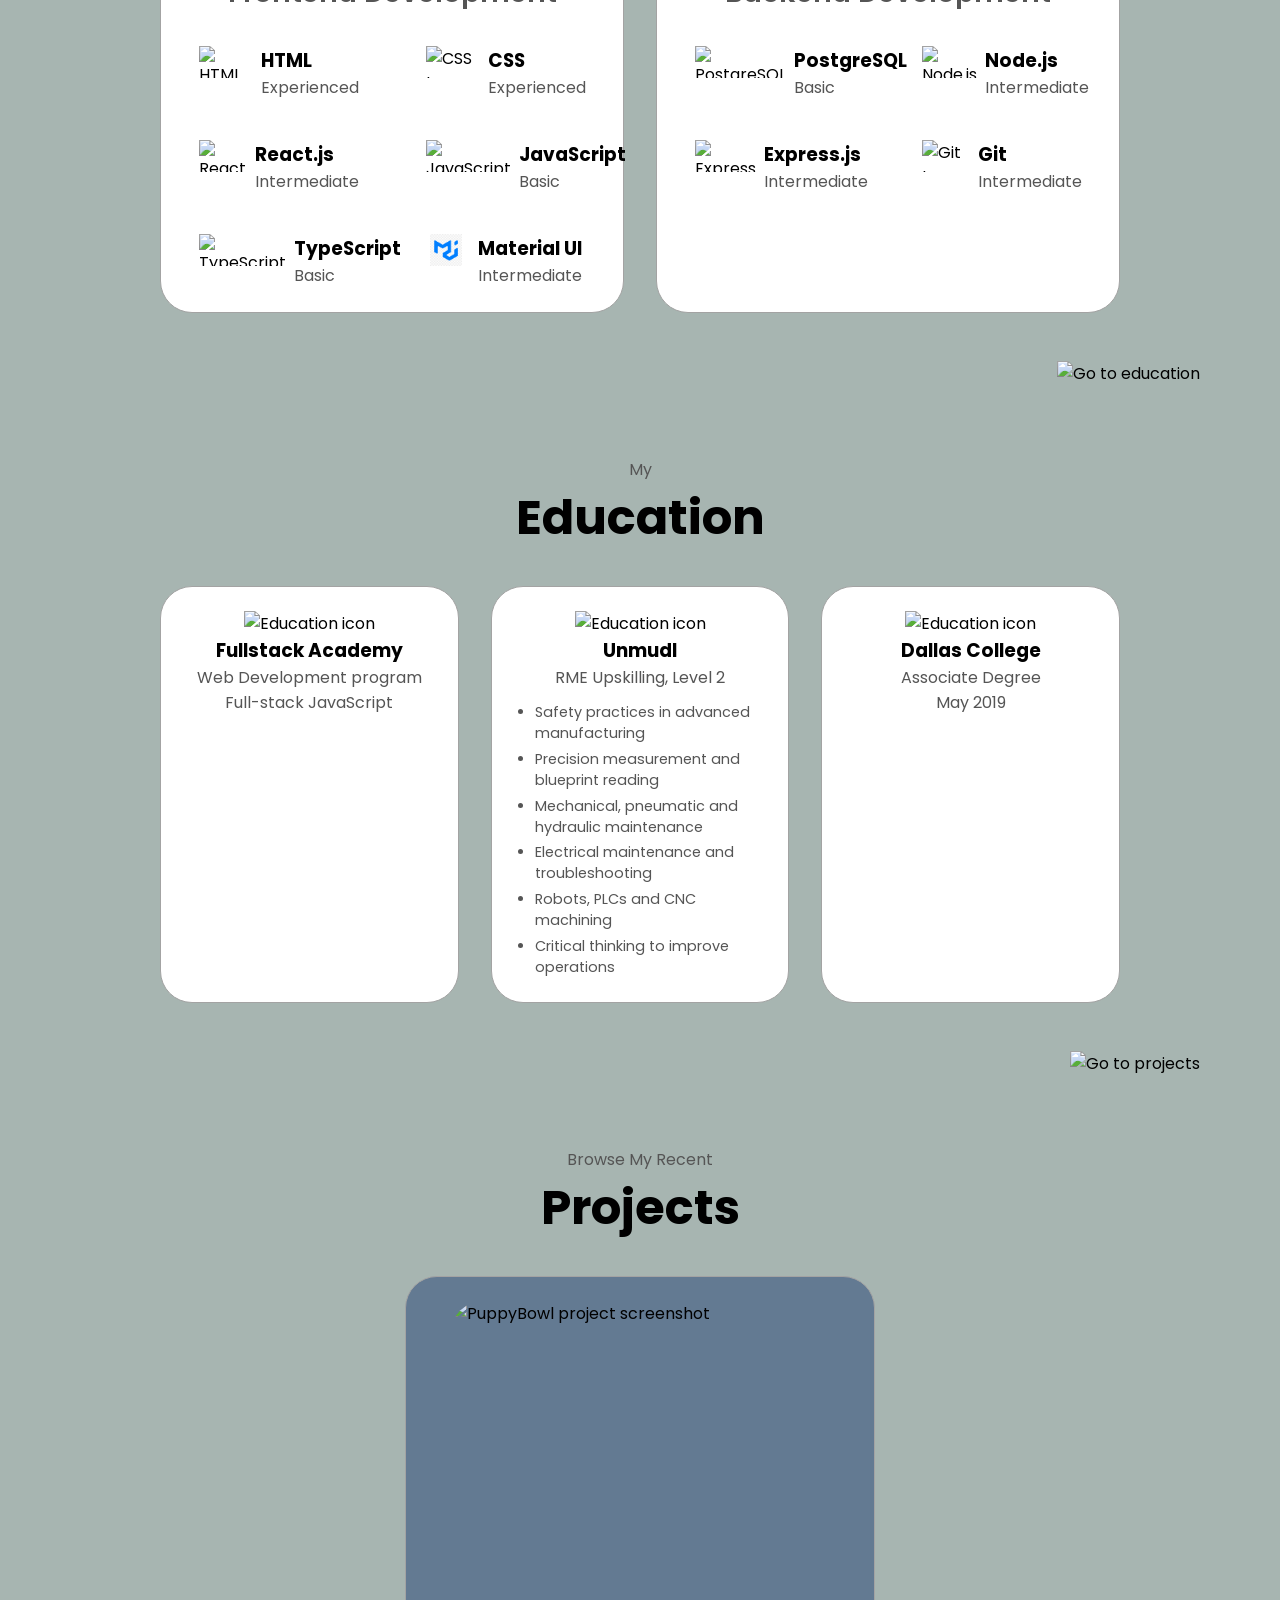
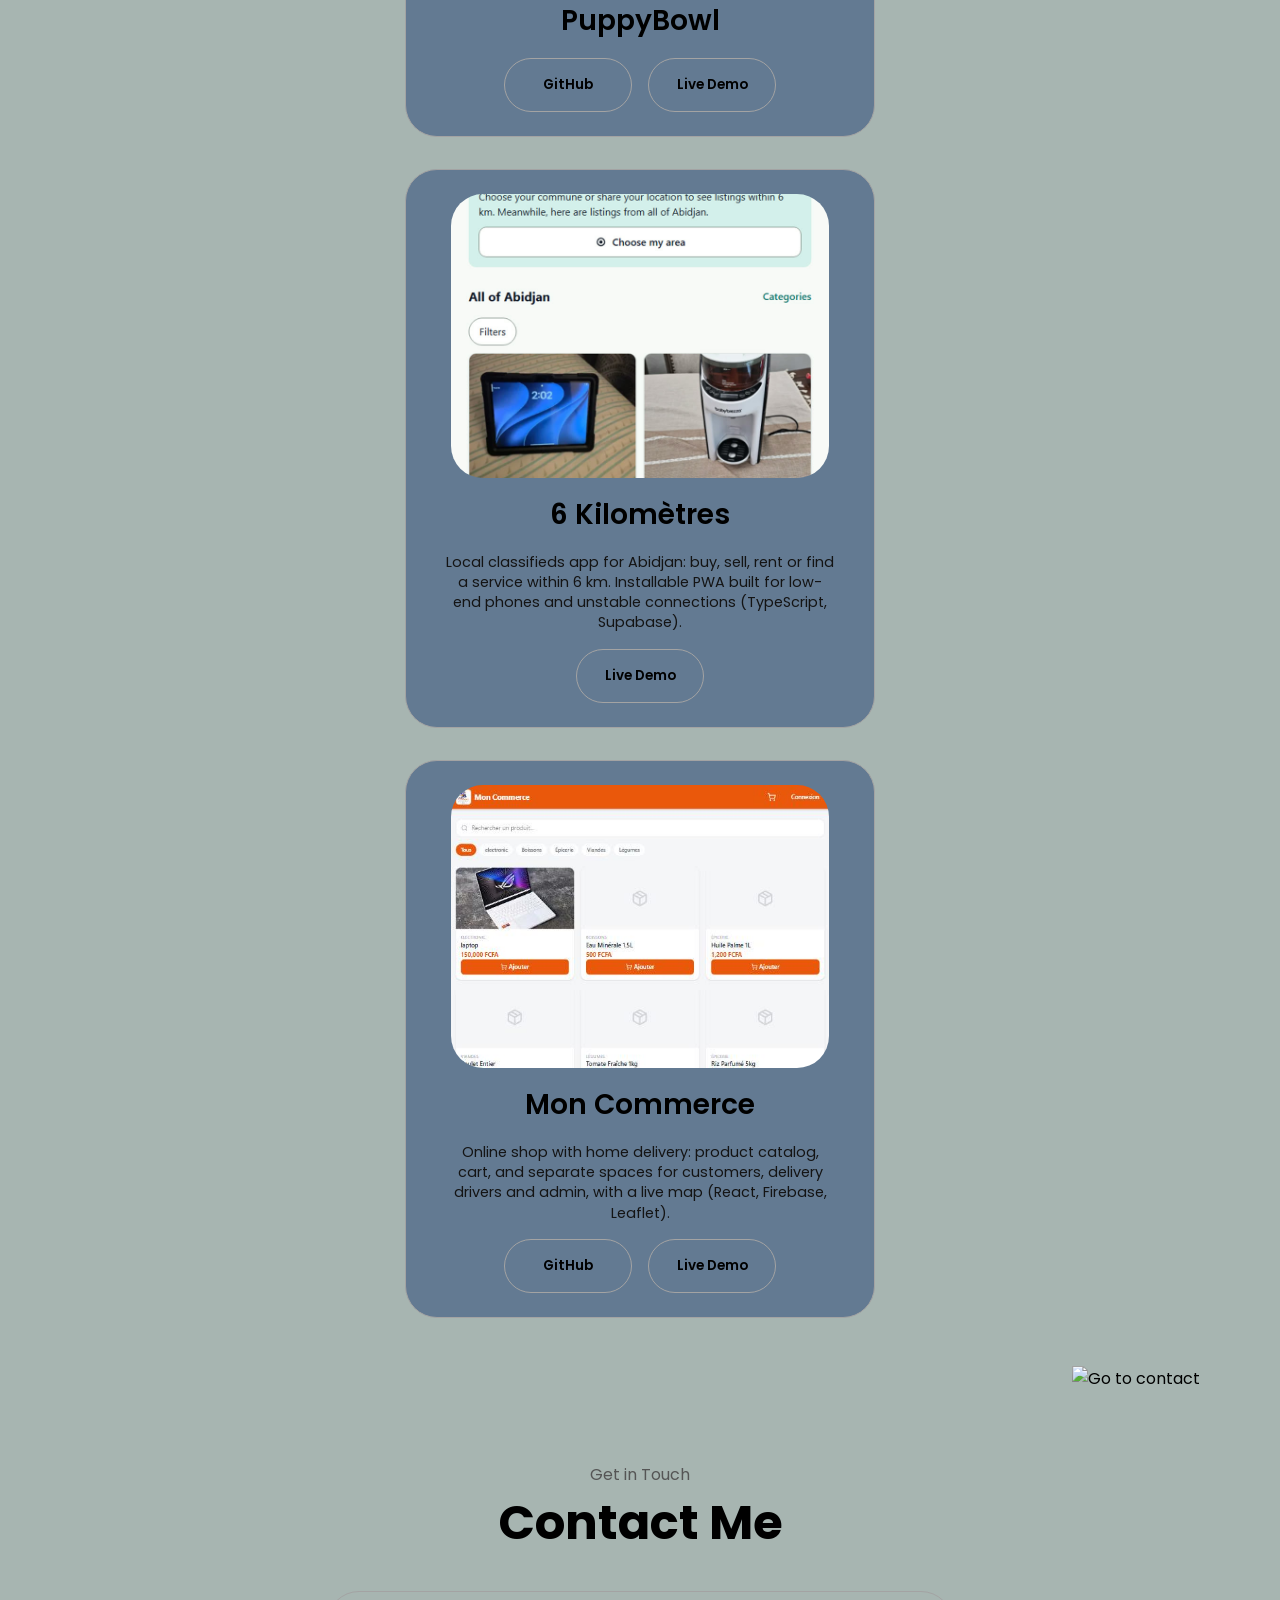
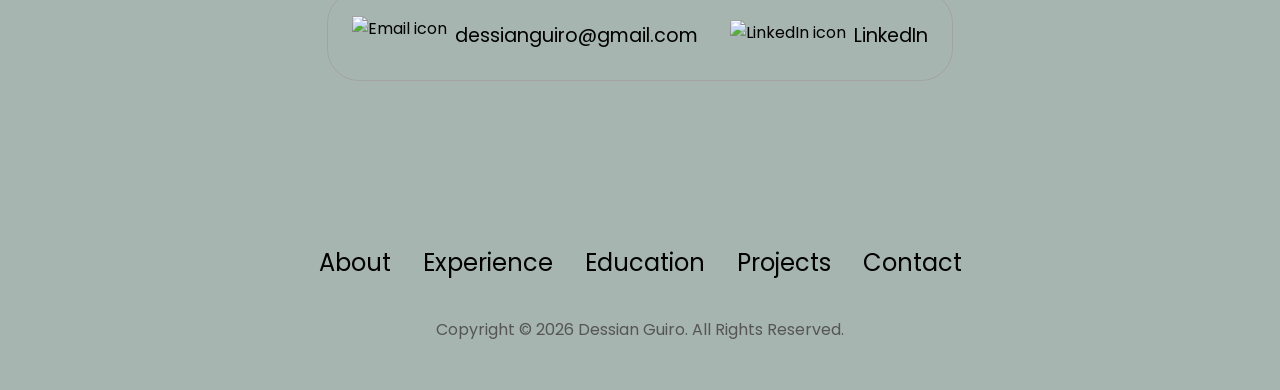
==== commit 3456a82f: "Add an up-to-date resume and link the CV button to it - resume/index.html: one-page resume (source) " ====
--- a/index.html
+++ b/index.html
@@ -14,7 +14,9 @@
       property="og:description"
       content="Full-stack web developer. Projects, skills and contact."
     />
-    <meta property="og:image" content="./assets/profil.jpeg" />
+    <meta property="og:image" content="https://dessian-g.github.io/Portfolio/assets/profil.jpeg" />
+    <meta property="og:url" content="https://dessian-g.github.io/Portfolio/" />
+    <meta name="twitter:card" content="summary_large_image" />
     <meta property="og:type" content="website" />
     <link rel="icon" href="./assets/profil.jpeg" />
     <link rel="stylesheet" href="index.css" />
@@ -59,9 +61,13 @@
         <h1 class="title">Dessian Guiro</h1>
         <p class="section__text__p2">Web Developer</p>
         <div class="btn-container">
-          <span class="btn btn-color-2 btn-disabled" aria-disabled="true">
-            CV Coming Soon
-          </span>
+          <a
+            class="btn btn-color-2"
+            href="./assets/Dessian-Guiro-Resume.pdf"
+            target="_blank"
+            rel="noopener"
+            >Download CV</a
+          >
           <a class="btn btn-color-1" href="#contact">Contact Info</a>
         </div>
         <div id="socials-container">
--- a/index.css
+++ b/index.css
@@ -37,7 +37,7 @@
 nav {
   justify-content: space-around;
   align-items: center;
-  height: 17vh;
+  height: 12vh;
 }
 
 .nav-links {
@@ -150,11 +150,9 @@
 /* SECTIONS */
 
 section {
-  padding-top: 4vh;
-  height: 96vh;
+  padding: 3rem 0 4rem;
   margin: 0 10rem;
   box-sizing: border-box;
-  min-height: fit-content;
 }
 
 .section-container {
@@ -167,7 +165,7 @@
   display: flex;
   justify-content: center;
   gap: 5rem;
-  height: 80vh;
+  padding: 3rem 0;
 }
 
 .section__pic-container {
@@ -291,7 +289,7 @@
 .arrow {
   position: absolute;
   right: -5rem;
-  bottom: 2.5rem;
+  bottom: 1rem;
 }
 
 .details-container {
@@ -306,7 +304,6 @@
 
 .section-container {
   gap: 4rem;
-  height: 80%;
 }
 
 .section__pic-container {
@@ -387,7 +384,6 @@
   display: flex;
   justify-content: center;
   flex-direction: column;
-  height: 70vh;
 }
 
 .contact-info-upper-container {
@@ -424,8 +420,8 @@
 /* FOOTER SECTION */
 
 footer {
-  height: 26vh;
   margin: 0 1rem;
+  padding: 2rem 0 3rem;
 }
 
 footer p {
--- a/mediaqueries.css
+++ b/mediaqueries.css
@@ -0,0 +1,91 @@
+@media screen and (max-width: 1400px) {
+    .about-containers {
+      flex-wrap: wrap;
+    }
+    #contact,
+    #projects {
+      height: fit-content;
+    }
+  }
+  
+  @media screen and (max-width: 1200px) {
+    #desktop-nav {
+      display: none;
+    }
+    #hamburger-nav {
+      display: flex;
+    }
+    #experience,
+    .experience-details-container {
+      margin-top: 2rem;
+    }
+    #profile,
+    .section-container {
+      display: block;
+    }
+    .arrow {
+      display: none;
+    }
+    section,
+    .section-container {
+      height: fit-content;
+    }
+    section {
+      margin: 0 5%;
+    }
+    .section__pic-container {
+      width: 275px;
+      height: 275px;
+      margin: 0 auto 2rem;
+    }
+    .about-containers {
+      margin-top: 0;
+    }
+  }
+  
+  @media screen and (max-width: 600px) {
+    article {
+      font-size: 1rem;
+    }
+    footer nav {
+      height: fit-content;
+      margin-bottom: 2rem;
+    }
+    .about-containers,
+    .contact-info-upper-container,
+    .btn-container {
+      flex-wrap: wrap;
+    }
+    .contact-info-container {
+      margin: 0;
+    }
+    .contact-info-container p,
+    .nav-links li a {
+      font-size: 1rem;
+    }
+    .experience-sub-title {
+      font-size: 1.25rem;
+    }
+    .logo {
+      font-size: 1.5rem;
+    }
+    .nav-links {
+      flex-direction: column;
+      gap: 0.5rem;
+      text-align: center;
+    }
+    .section__pic-container {
+      width: auto;
+      height: 46vw;
+      justify-content: center;
+    }
+    .section__text__p2 {
+      font-size: 1.25rem;
+    }
+    .title {
+      font-size: 2rem;
+    }
+    .text-container {
+      text-align: justify;
+    }
+  }
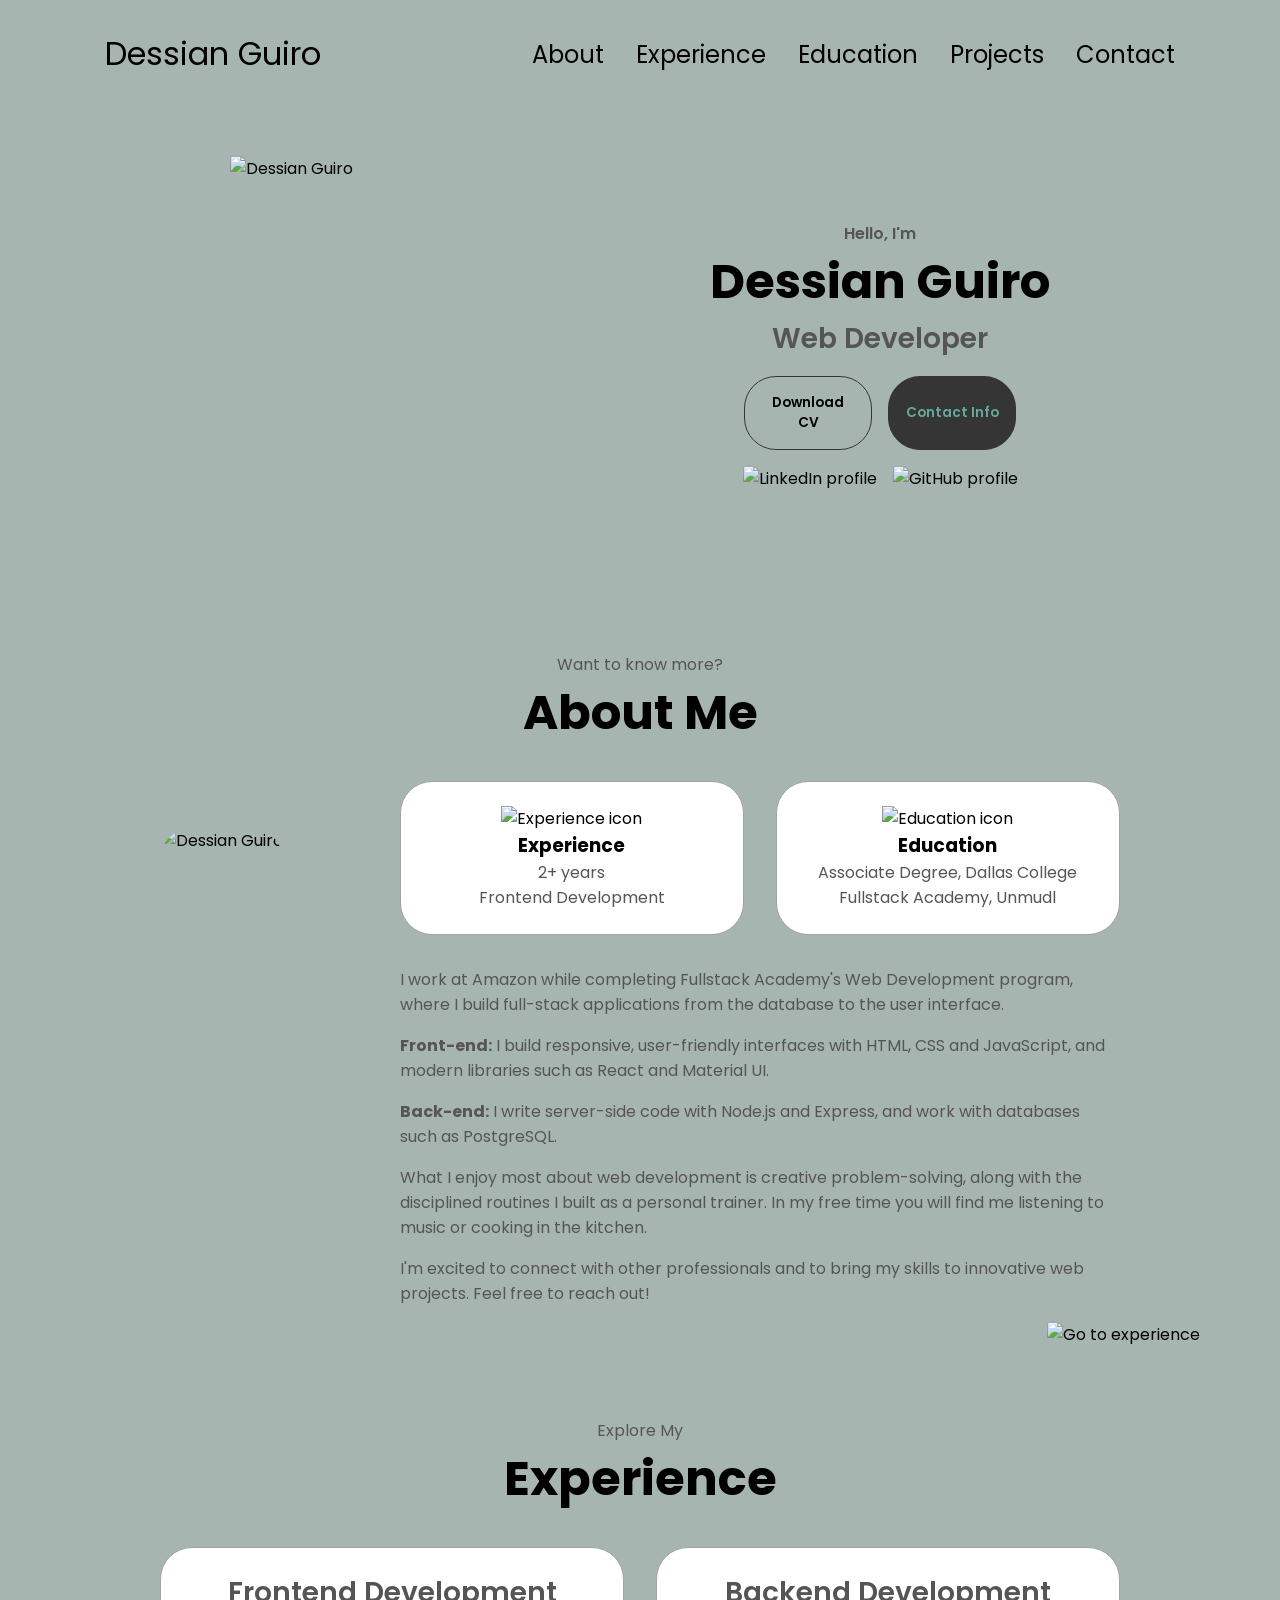
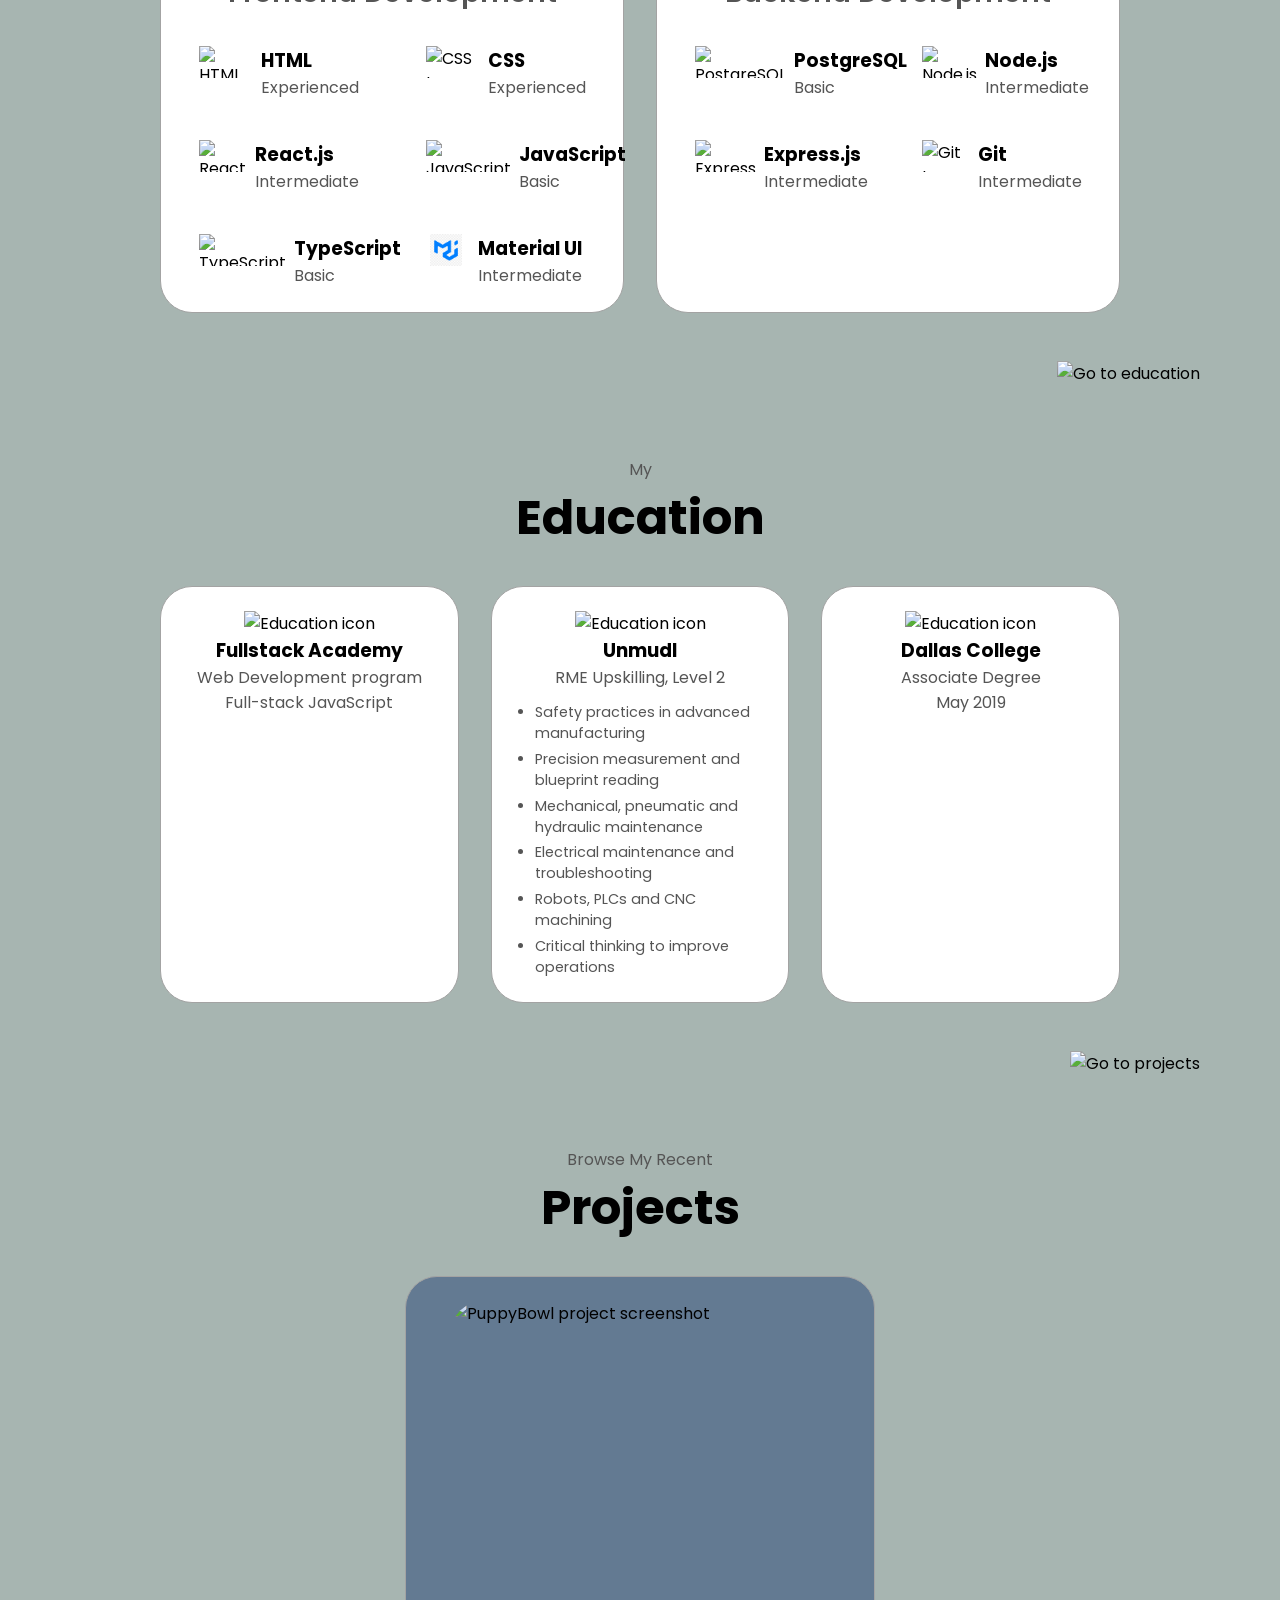
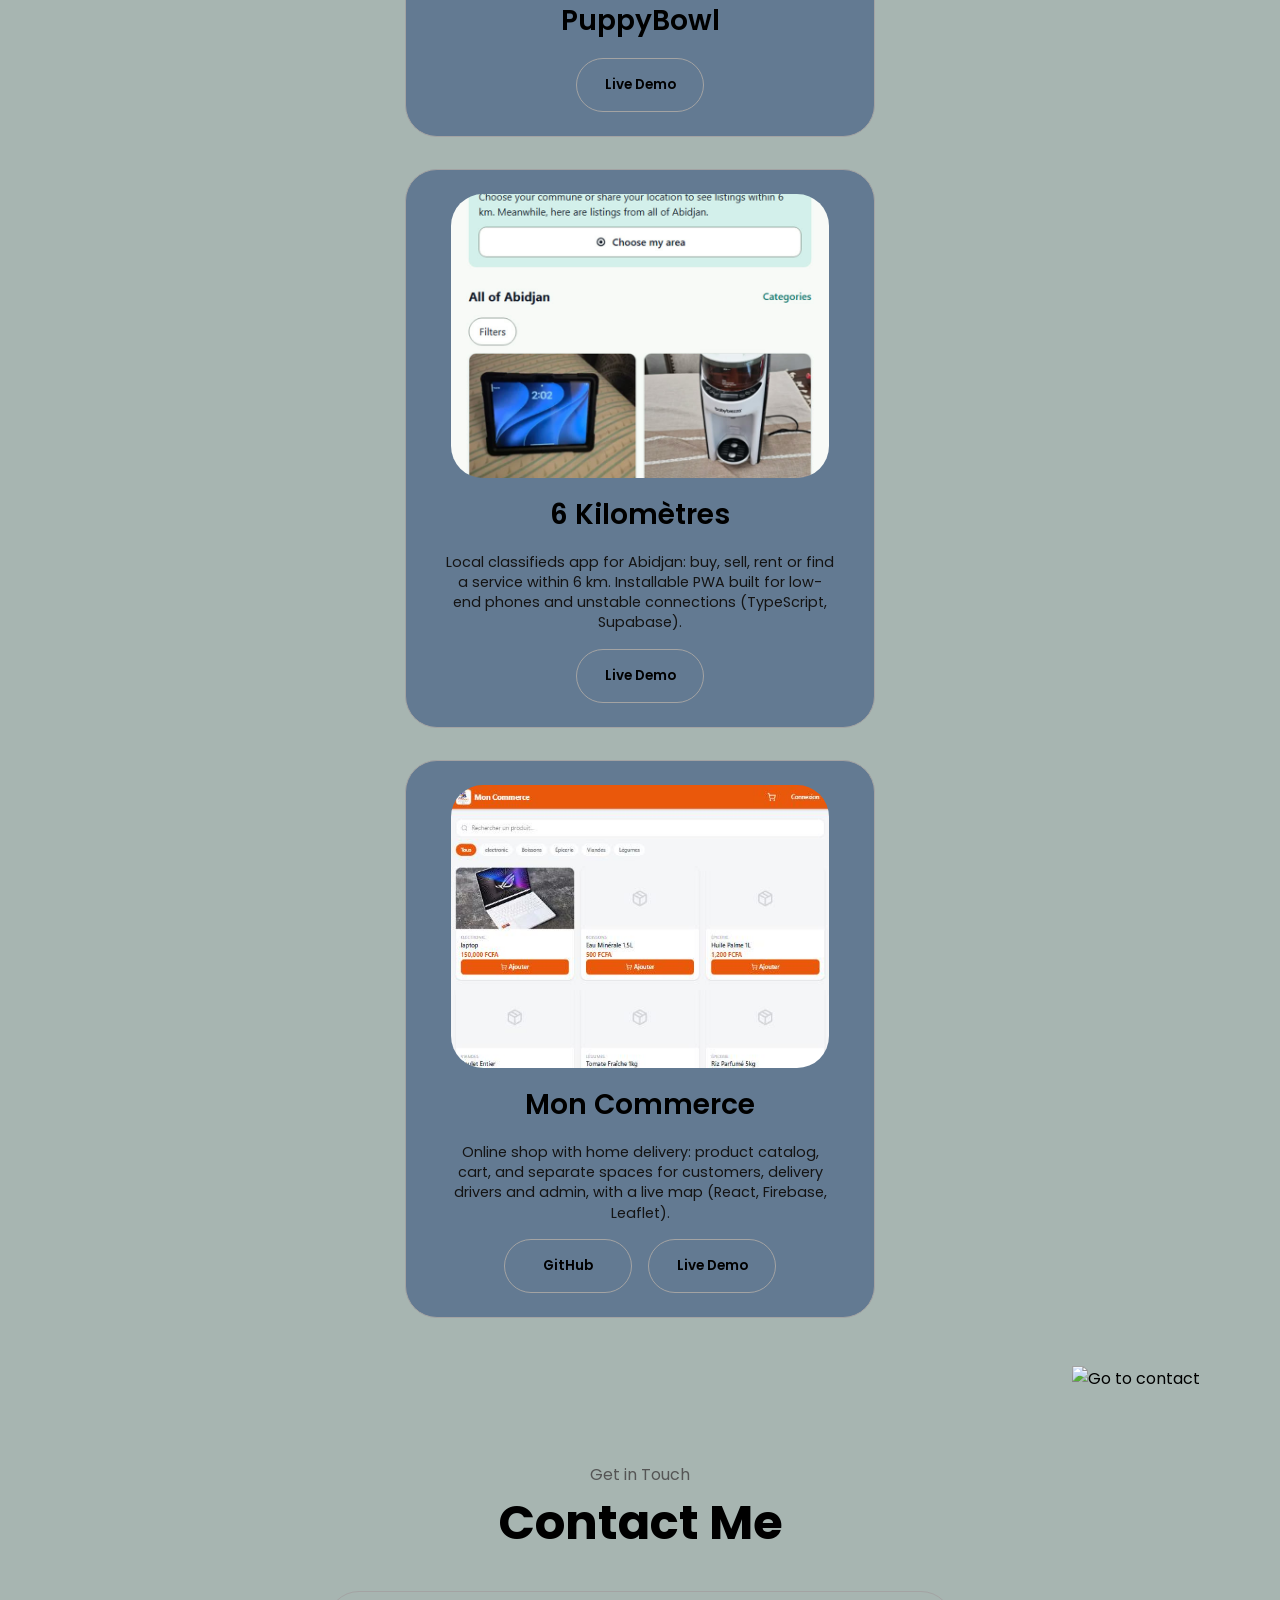
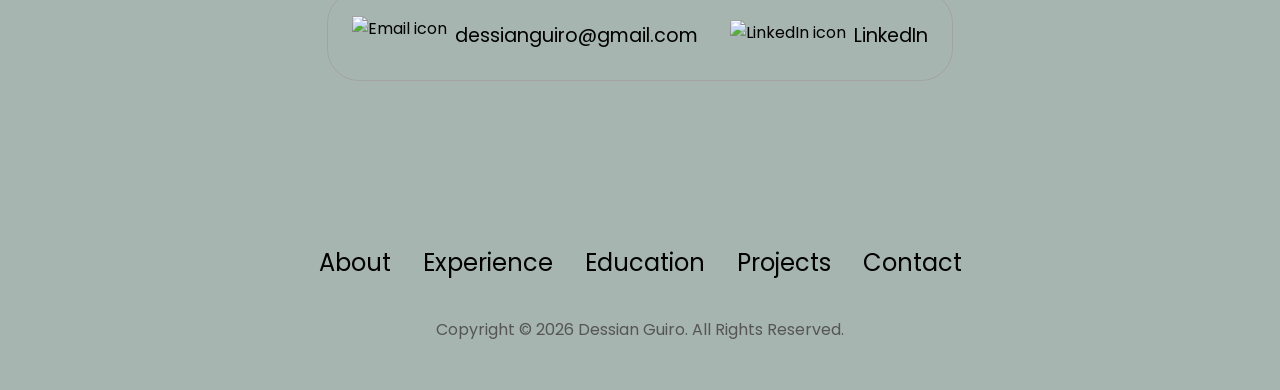
==== commit 09ba1507: "Remove GitHub button for the private PuppyBowl repo Co-Authored-By: Claude Opus 5.5 <noreply@anthrop" ====
--- a/index.html
+++ b/index.html
@@ -326,13 +326,6 @@
             <div class="btn-container">
               <a
                 class="btn btn-color-2 project-btn"
-                href="https://github.com/Dessian-G/PuppyBowl/tree/main/PuppyBowl"
-                target="_blank"
-                rel="noopener"
-                >GitHub</a
-              >
-              <a
-                class="btn btn-color-2 project-btn"
                 href="https://664d8d5193cb4b9f234d6cf1--inspiring-croquembouche-5006ca.netlify.app/"
                 target="_blank"
                 rel="noopener"
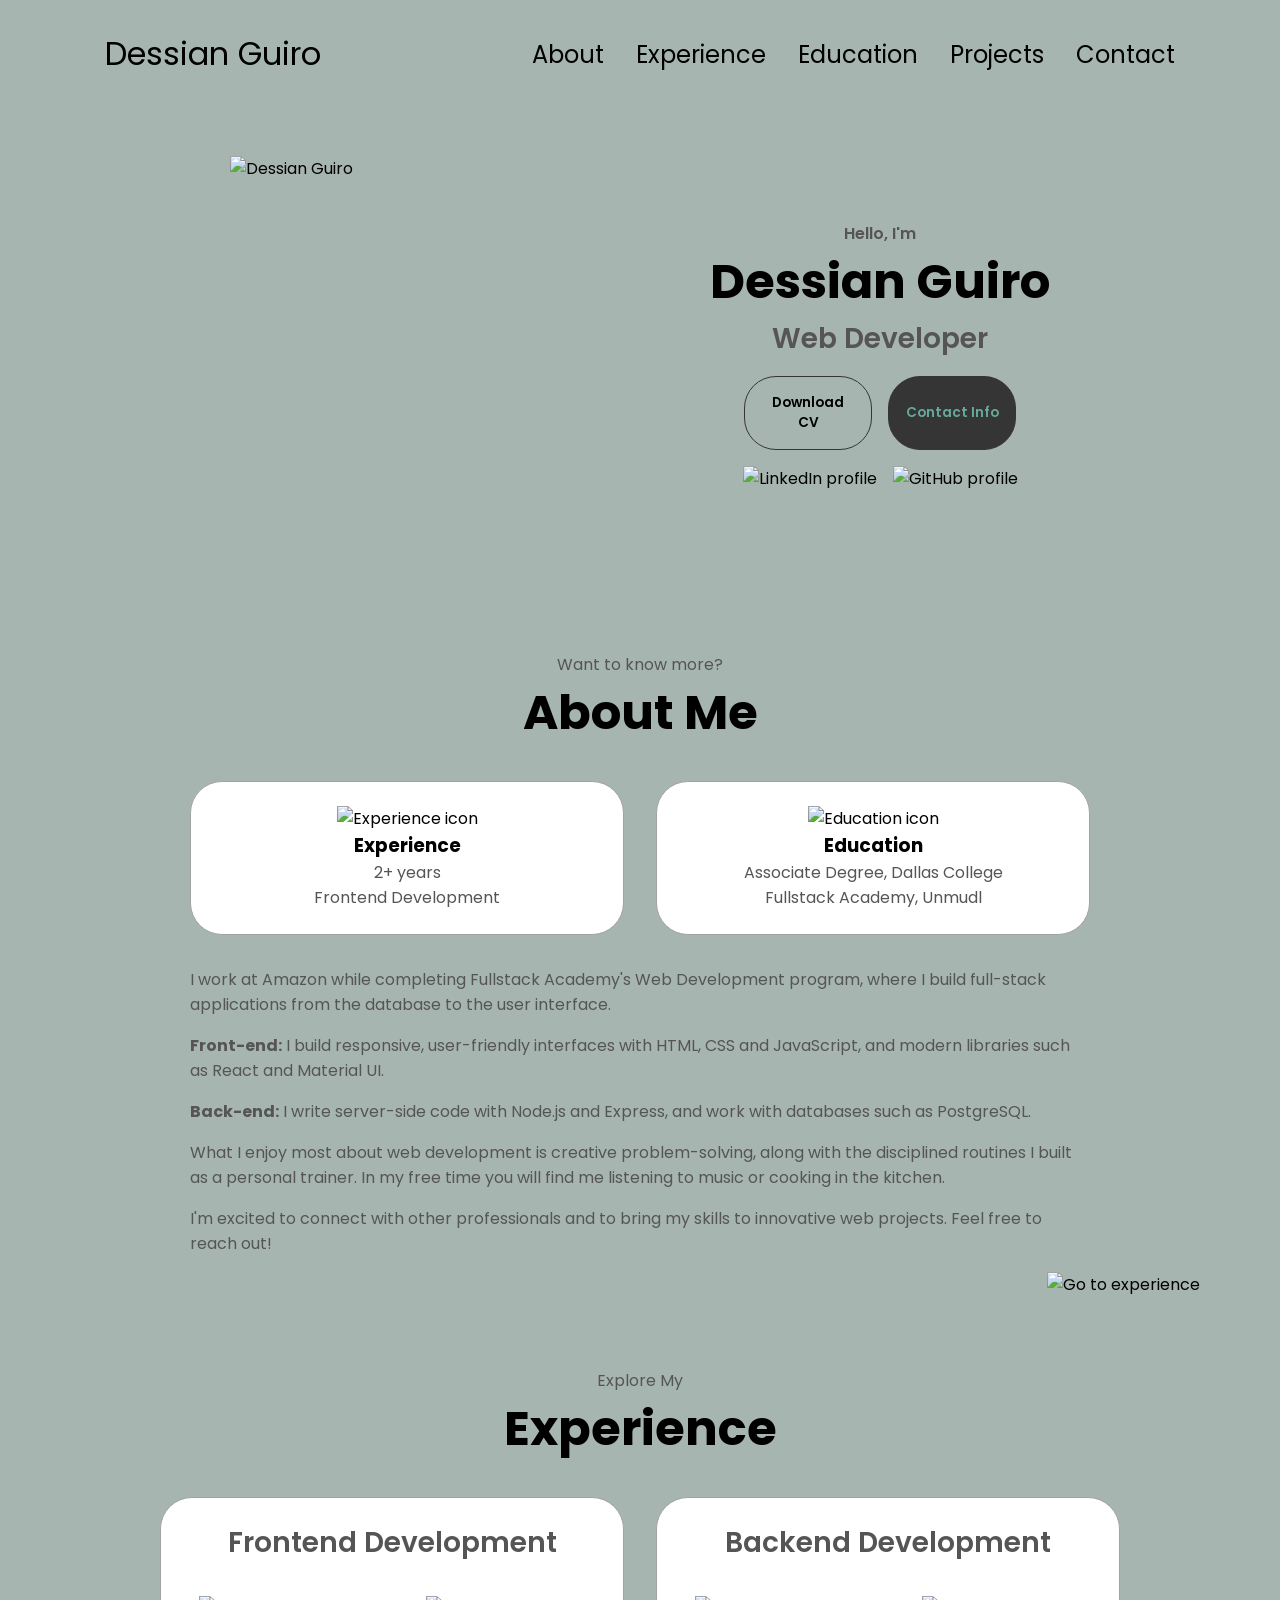
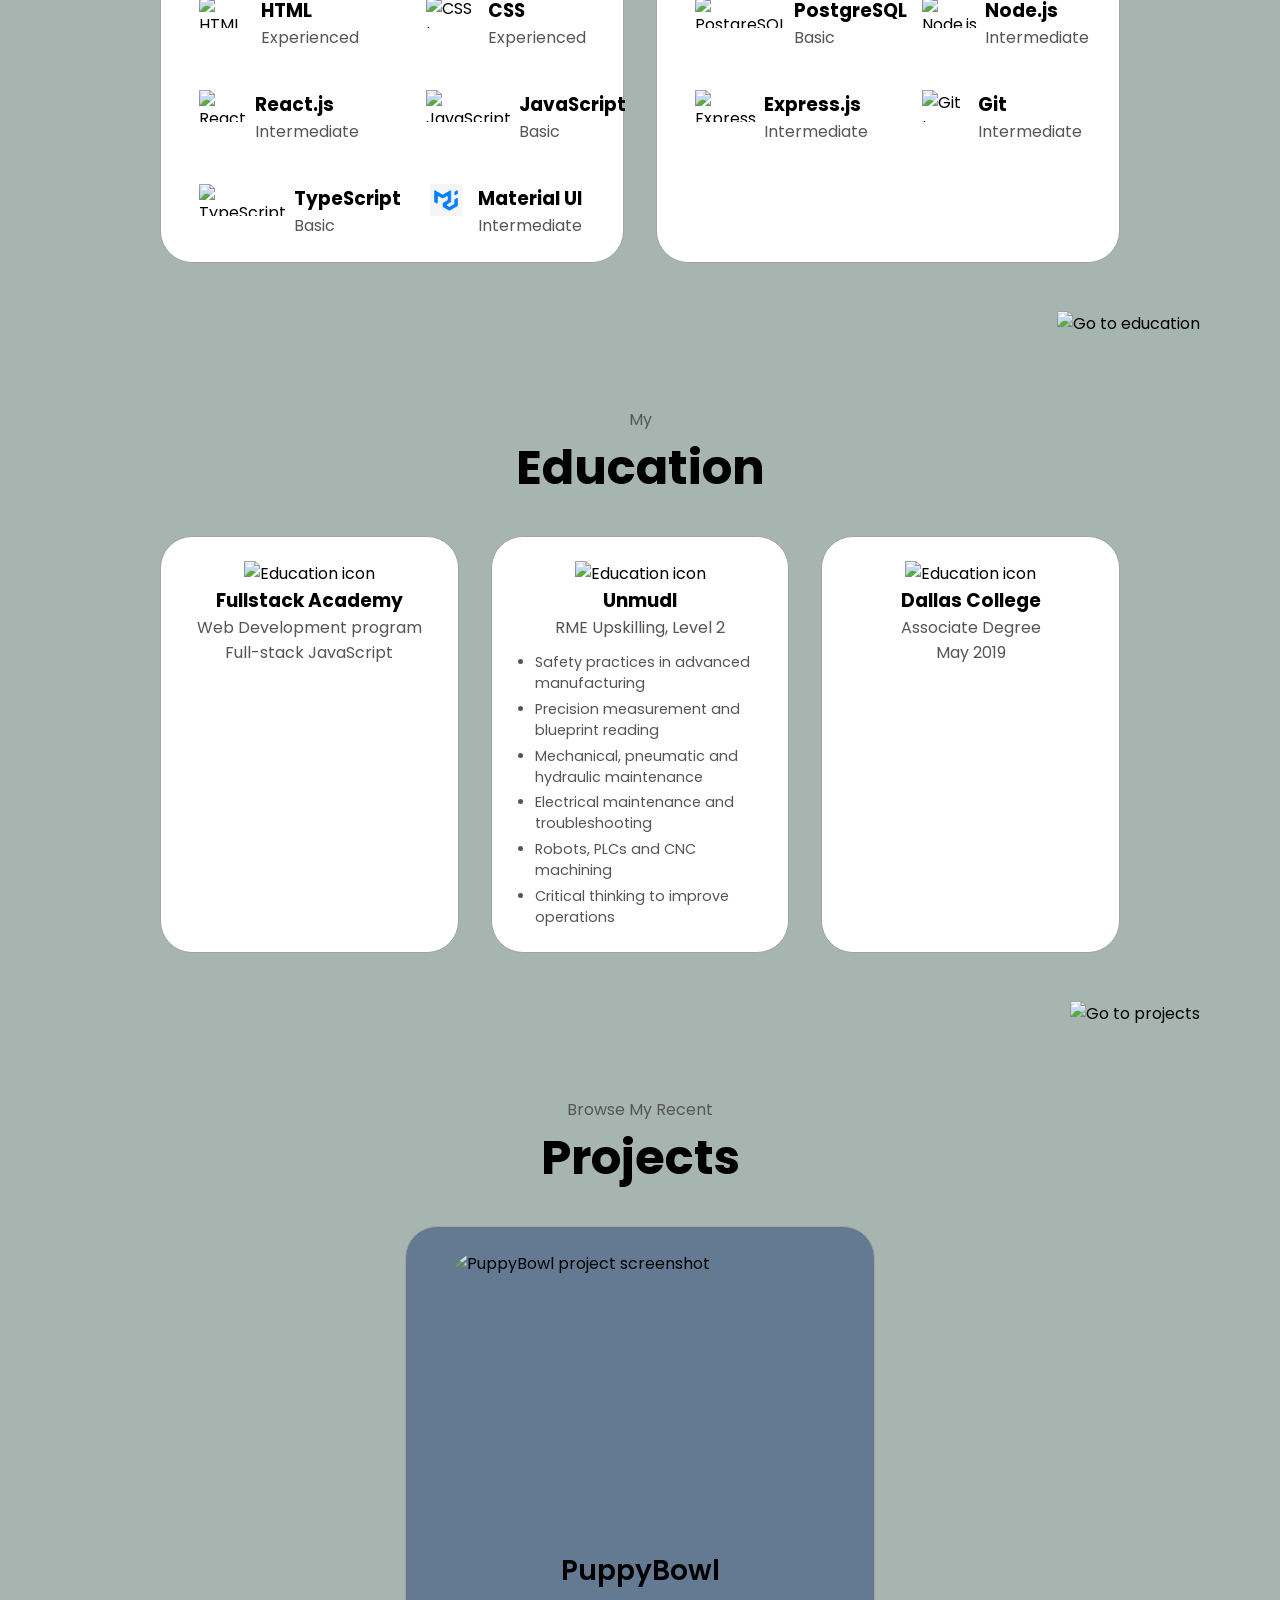
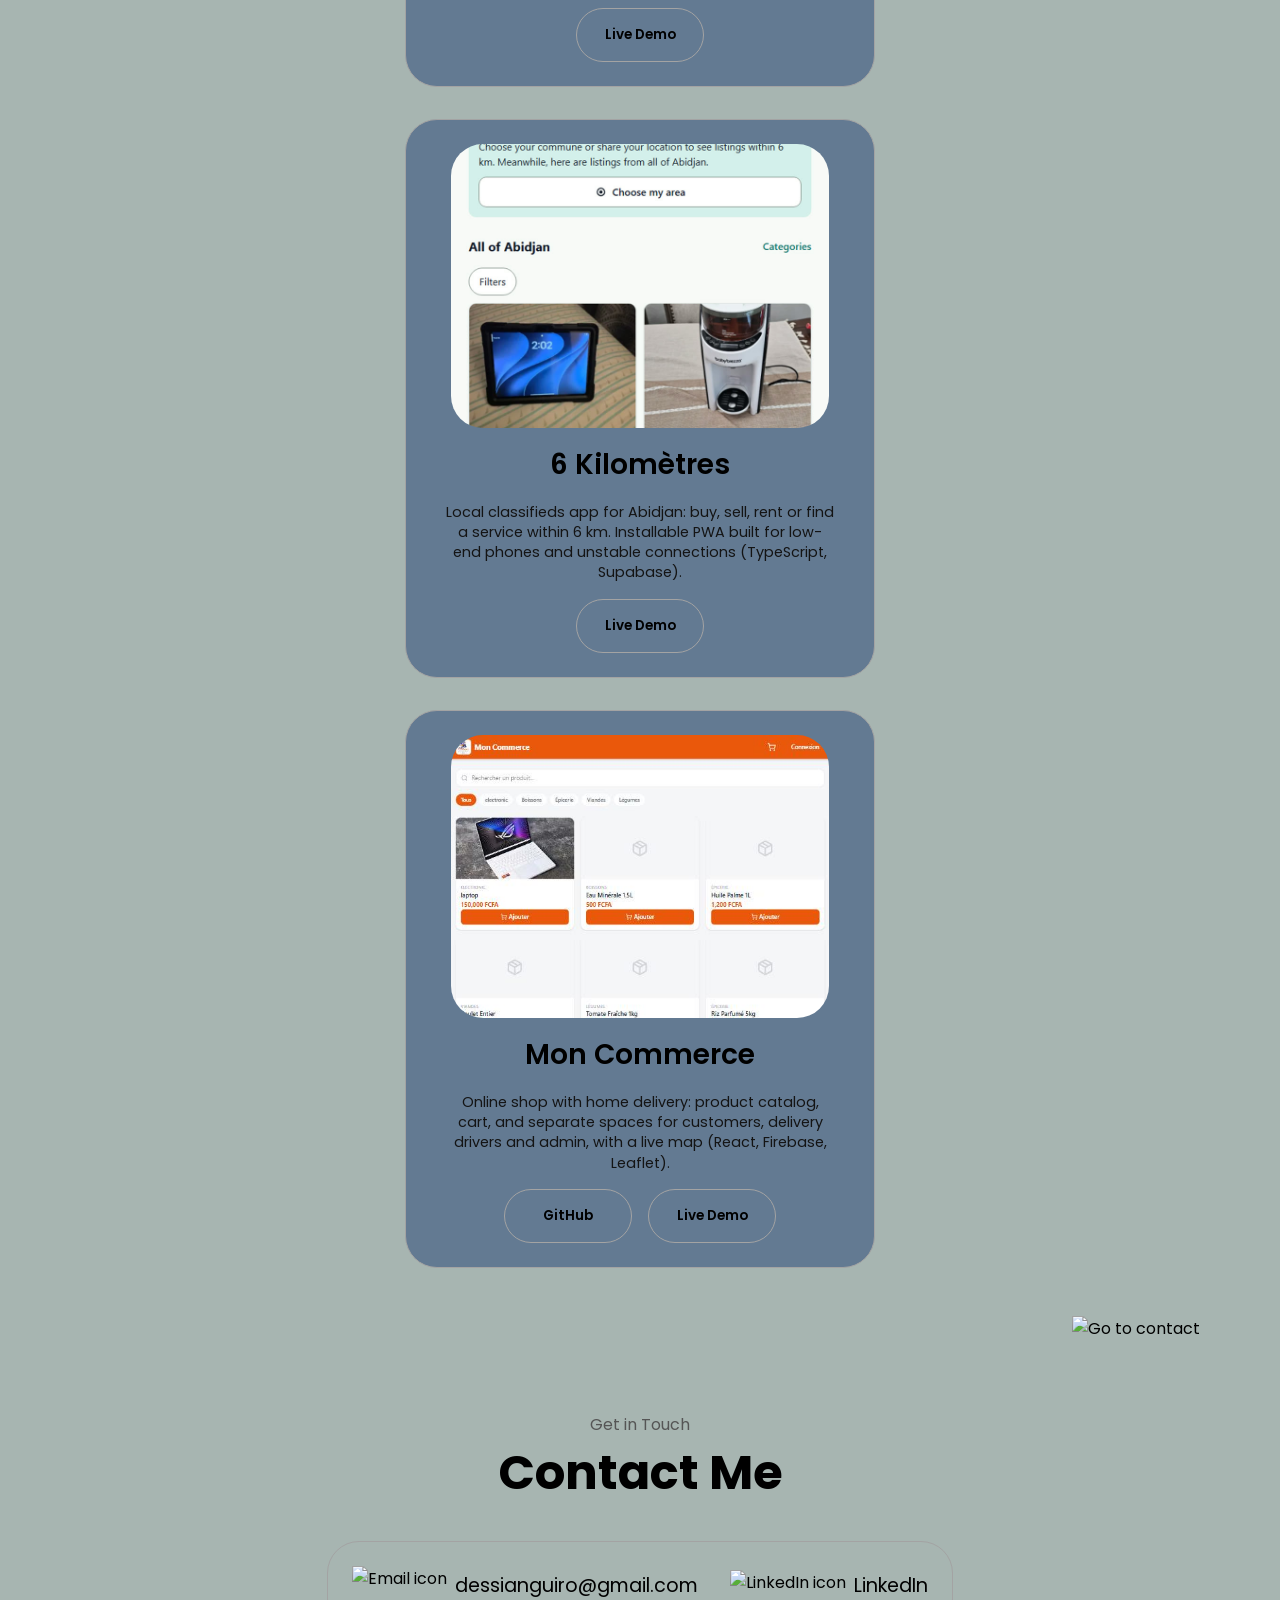
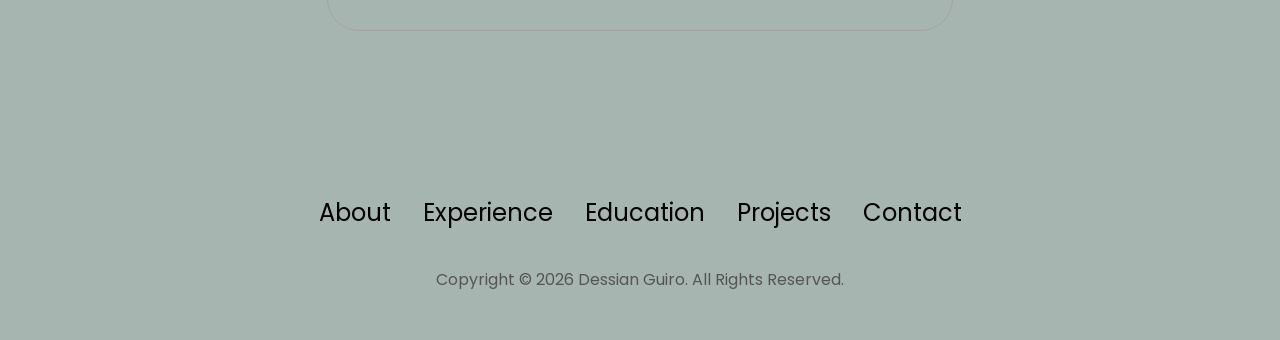
==== commit e14a452c: "Remove the second profile photo from About Me Co-Authored-By: Claude Opus 5.5 <noreply@anthropic.com" ====
--- a/index.html
+++ b/index.html
@@ -88,13 +88,6 @@
       <p class="section__text__p1">Want to know more?</p>
       <h1 class="title">About Me</h1>
       <div class="section-container">
-        <div class="section__pic-container">
-          <img
-            src="./assets/profil.jpeg"
-            alt="Dessian Guiro"
-            class="about-pic"
-          />
-        </div>
         <div class="about-details-container">
           <div class="about-containers">
             <div class="details-container">
--- a/index.css
+++ b/index.css
@@ -511,3 +511,8 @@
   line-height: 1.4;
   color: rgb(20, 20, 20);
 }
+
+#about .about-details-container {
+  max-width: 900px;
+  margin: 0 auto;
+}
